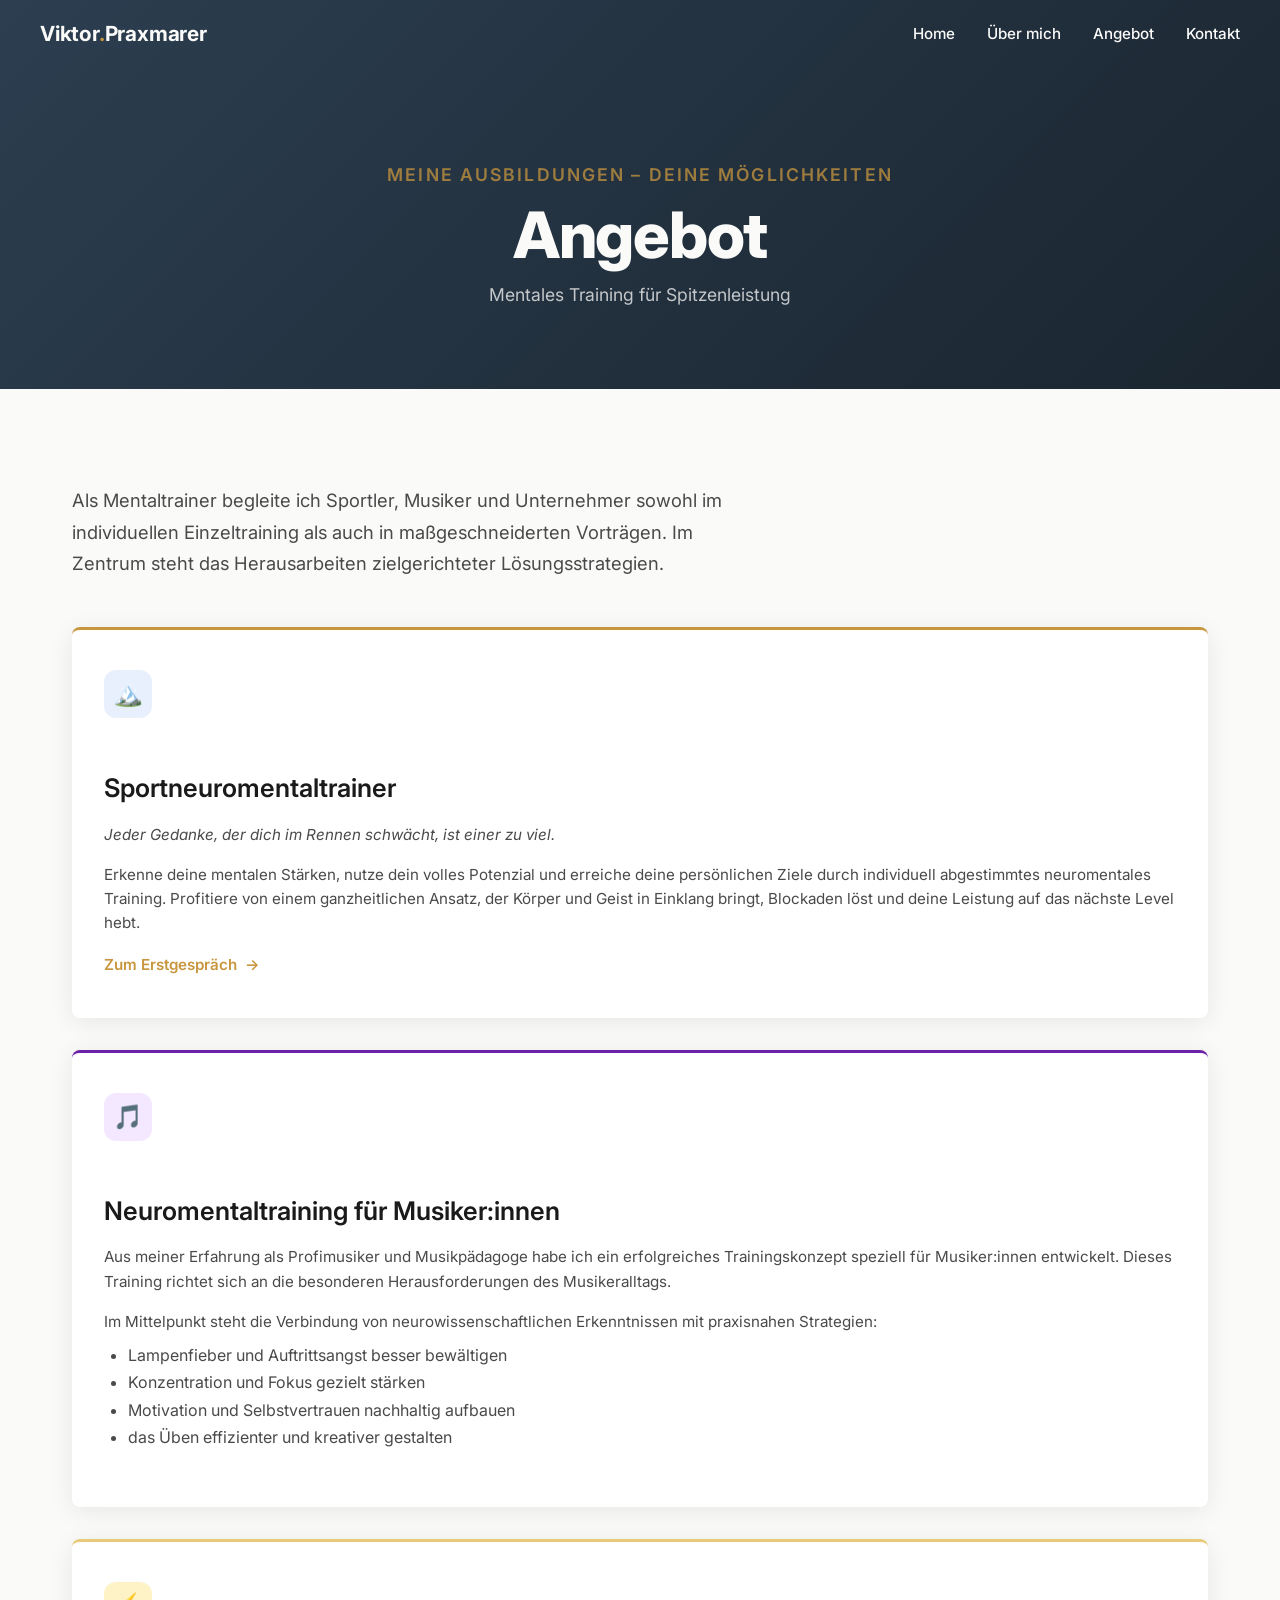
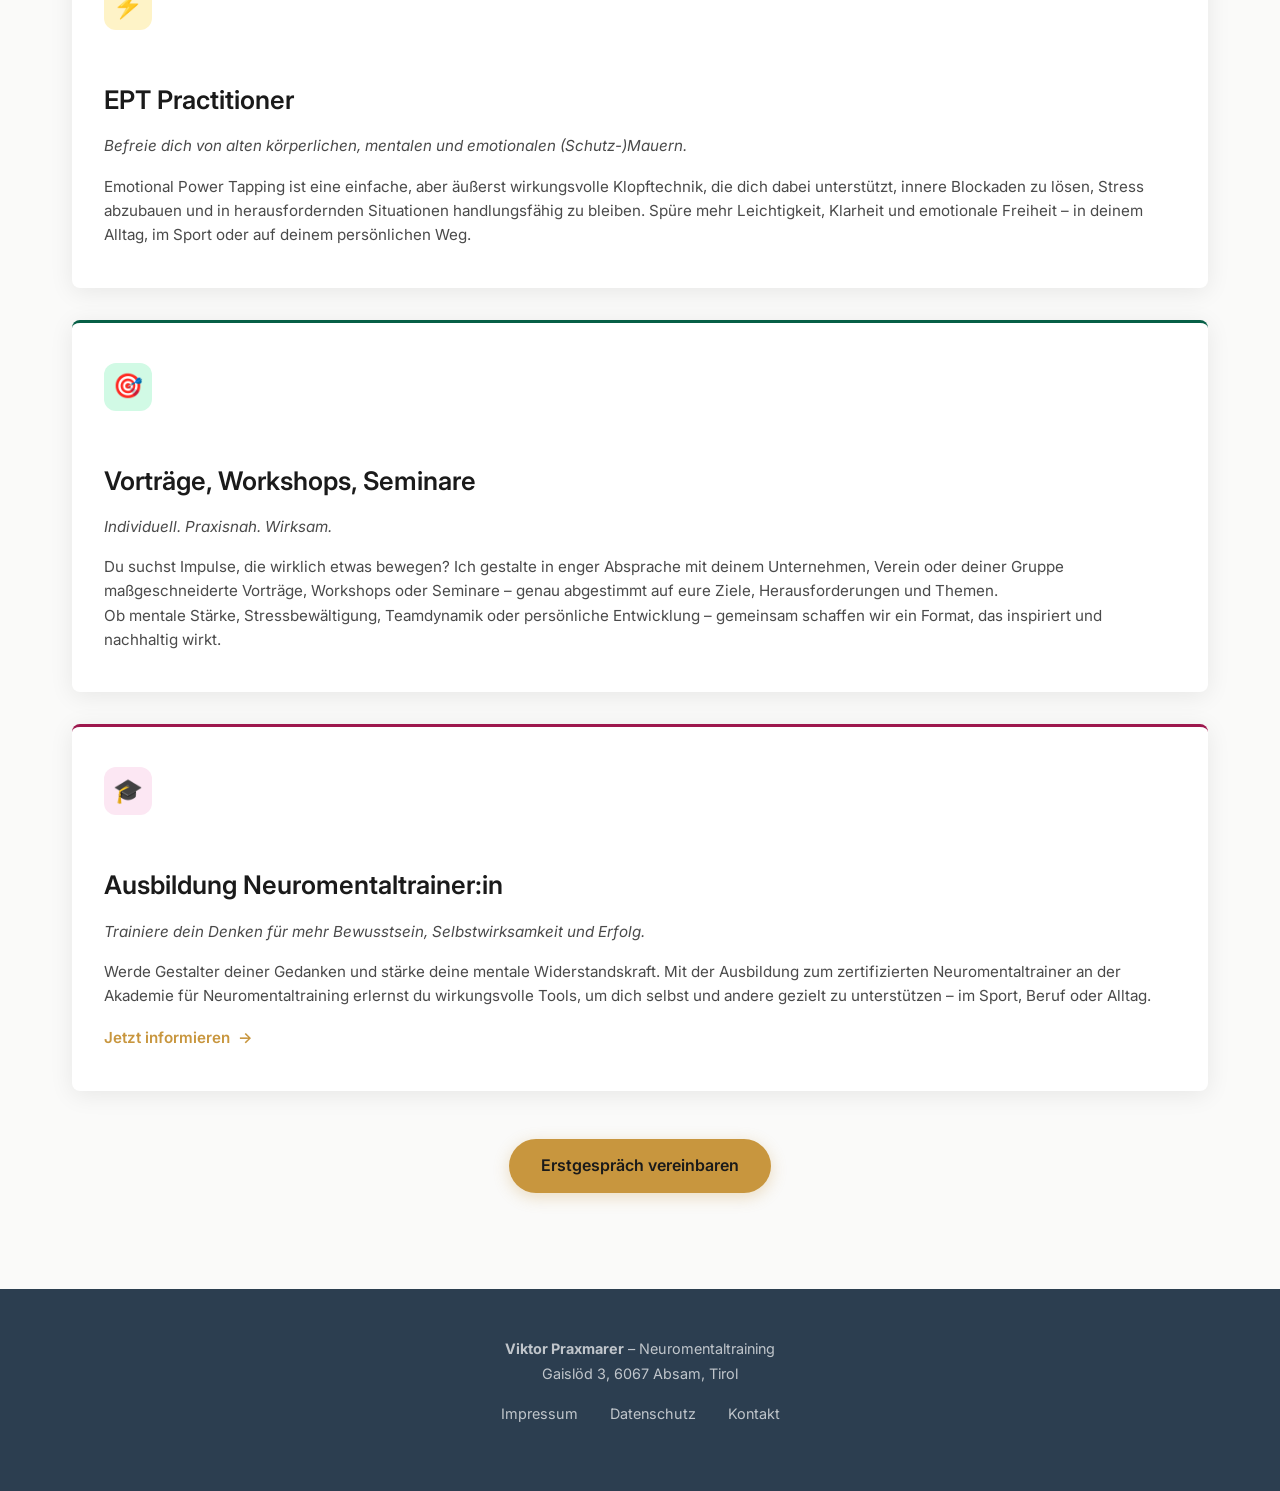
==== angebot.html @ 47786aa1 "Initial: Viktor Praxmarer Neuromentaltraining – Alpine Design" ====
<!DOCTYPE html>
<html lang="de">
<head>
  <meta charset="UTF-8">
  <meta name="viewport" content="width=device-width, initial-scale=1.0">
  <meta name="description" content="Angebote von Viktor Praxmarer: Sportneuromentaltraining, Musik, EPT, Workshops und Ausbildung.">
  <title>Angebot | Viktor Praxmarer</title>
  <link href="https://fonts.googleapis.com/css2?family=Inter:wght@400;500;600;700;800&display=swap" rel="stylesheet">
  <link rel="stylesheet" href="assets/css/style.css">
</head>
<body>

<nav class="nav scrolled">
  <div class="nav-inner">
    <a href="index.html" class="nav-logo">Viktor<span>.</span>Praxmarer</a>
    <ul class="nav-links">
      <li><a href="index.html">Home</a></li>
      <li><a href="ueber-mich.html">Über mich</a></li>
      <li><a href="angebot.html">Angebot</a></li>
      <li><a href="kontakt.html">Kontakt</a></li>
    </ul>
    <button class="mobile-toggle" aria-label="Menü">
      <span></span><span></span><span></span>
    </button>
  </div>
</nav>

<section class="sub-hero">
  <p class="section-label" style="color:var(--gipfel-gold);">meine Ausbildungen – deine Möglichkeiten</p>
  <h1>Angebot</h1>
  <p>Mentales Training für Spitzenleistung</p>
</section>

<main class="section">
  <p class="section-intro reveal">Als Mentaltrainer begleite ich Sportler, Musiker und Unternehmer sowohl im individuellen Einzeltraining als auch in maßgeschneiderten Vorträgen. Im Zentrum steht das Herausarbeiten zielgerichteter Lösungsstrategien.</p>

  <!-- Sportneuromentaltraining -->
  <div class="offer-card reveal" id="sport" style="margin-bottom:2rem;border-top:3px solid var(--gipfel-gold);">
    <div style="display:flex;align-items:flex-start;gap:1.5rem;flex-wrap:wrap;">
      <div class="offer-icon sport" style="flex-shrink:0;">🏔️</div>
      <div>
        <h3>Sportneuromentaltrainer</h3>
        <p style="font-style:italic;margin-bottom:1rem;">Jeder Gedanke, der dich im Rennen schwächt, ist einer zu viel.</p>
        <p>Erkenne deine mentalen Stärken, nutze dein volles Potenzial und erreiche deine persönlichen Ziele durch individuell abgestimmtes neuromentales Training. Profitiere von einem ganzheitlichen Ansatz, der Körper und Geist in Einklang bringt, Blockaden löst und deine Leistung auf das nächste Level hebt.</p>
        <a href="kontakt.html" class="offer-link" style="margin-top:1rem;">Zum Erstgespräch</a>
      </div>
    </div>
  </div>

  <!-- Musik -->
  <div class="offer-card reveal reveal-delay-1" id="musik" style="margin-bottom:2rem;border-top:3px solid #6b21a8;">
    <div style="display:flex;align-items:flex-start;gap:1.5rem;flex-wrap:wrap;">
      <div class="offer-icon music" style="flex-shrink:0;">🎵</div>
      <div>
        <h3>Neuromentaltraining für Musiker:innen</h3>
        <p>Aus meiner Erfahrung als Profimusiker und Musikpädagoge habe ich ein erfolgreiches Trainingskonzept speziell für Musiker:innen entwickelt. Dieses Training richtet sich an die besonderen Herausforderungen des Musikeralltags.</p>
        <p style="margin-top:1rem;">Im Mittelpunkt steht die Verbindung von neurowissenschaftlichen Erkenntnissen mit praxisnahen Strategien:</p>
        <ul style="margin:0.5rem 0 1rem 1.5rem;color:var(--text-mittel);">
          <li>Lampenfieber und Auftrittsangst besser bewältigen</li>
          <li>Konzentration und Fokus gezielt stärken</li>
          <li>Motivation und Selbstvertrauen nachhaltig aufbauen</li>
          <li>das Üben effizienter und kreativer gestalten</li>
        </ul>
      </div>
    </div>
  </div>

  <!-- EPT -->
  <div class="offer-card reveal reveal-delay-2" id="ept" style="margin-bottom:2rem;border-top:3px solid var(--gipfel-gold-hell);">
    <div style="display:flex;align-items:flex-start;gap:1.5rem;flex-wrap:wrap;">
      <div class="offer-icon ept" style="flex-shrink:0;">⚡</div>
      <div>
        <h3>EPT Practitioner</h3>
        <p style="font-style:italic;margin-bottom:1rem;">Befreie dich von alten körperlichen, mentalen und emotionalen (Schutz-)Mauern.</p>
        <p>Emotional Power Tapping ist eine einfache, aber äußerst wirkungsvolle Klopftechnik, die dich dabei unterstützt, innere Blockaden zu lösen, Stress abzubauen und in herausfordernden Situationen handlungsfähig zu bleiben. Spüre mehr Leichtigkeit, Klarheit und emotionale Freiheit – in deinem Alltag, im Sport oder auf deinem persönlichen Weg.</p>
      </div>
    </div>
  </div>

  <!-- Workshops -->
  <div class="offer-card reveal" id="workshops" style="margin-bottom:2rem;border-top:3px solid #065f46;">
    <div style="display:flex;align-items:flex-start;gap:1.5rem;flex-wrap:wrap;">
      <div class="offer-icon workshop" style="flex-shrink:0;">🎯</div>
      <div>
        <h3>Vorträge, Workshops, Seminare</h3>
        <p style="font-style:italic;margin-bottom:1rem;">Individuell. Praxisnah. Wirksam.</p>
        <p>Du suchst Impulse, die wirklich etwas bewegen? Ich gestalte in enger Absprache mit deinem Unternehmen, Verein oder deiner Gruppe maßgeschneiderte Vorträge, Workshops oder Seminare – genau abgestimmt auf eure Ziele, Herausforderungen und Themen.</p>
        <p>Ob mentale Stärke, Stressbewältigung, Teamdynamik oder persönliche Entwicklung – gemeinsam schaffen wir ein Format, das inspiriert und nachhaltig wirkt.</p>
      </div>
    </div>
  </div>

  <!-- Ausbildung -->
  <div class="offer-card reveal" id="ausbildung" style="margin-bottom:2rem;border-top:3px solid #9d174d;">
    <div style="display:flex;align-items:flex-start;gap:1.5rem;flex-wrap:wrap;">
      <div class="offer-icon academy" style="flex-shrink:0;">🎓</div>
      <div>
        <h3>Ausbildung Neuromentaltrainer:in</h3>
        <p style="font-style:italic;margin-bottom:1rem;">Trainiere dein Denken für mehr Bewusstsein, Selbstwirksamkeit und Erfolg.</p>
        <p>Werde Gestalter deiner Gedanken und stärke deine mentale Widerstandskraft. Mit der Ausbildung zum zertifizierten Neuromentaltrainer an der Akademie für Neuromentaltraining erlernst du wirkungsvolle Tools, um dich selbst und andere gezielt zu unterstützen – im Sport, Beruf oder Alltag.</p>
        <a href="kontakt.html" class="offer-link" style="margin-top:1rem;">Jetzt informieren</a>
      </div>
    </div>
  </div>

  <div style="text-align:center;margin-top:3rem;" class="reveal">
    <a href="kontakt.html" class="btn btn-primary">Erstgespräch vereinbaren</a>
  </div>
</main>

<footer class="footer">
  <div class="footer-inner">
    <p><strong>Viktor Praxmarer</strong> – Neuromentaltraining</p>
    <p>Gaislöd 3, 6067 Absam, Tirol</p>
    <div class="footer-links">
      <a href="impressum.html">Impressum</a>
      <a href="datenschutz.html">Datenschutz</a>
      <a href="kontakt.html">Kontakt</a>
    </div>
  </div>
</footer>

<script src="assets/js/main.js"></script>
</body>
</html>
---- assets/css/style.css ----
/* === Viktor Praxmarer - Neuromentaltraining === */
/* Alpine, kraftvoll, ruhig */

:root {
  --berg-blau: #2c3e50;
  --berg-blau-hell: #3d566e;
  --stein-grau: #6b7280;
  --stein-hell: #f5f3f0;
  --gipfel-gold: #c8963e;
  --gipfel-gold-hell: #e8c97a;
  --schnee-weiss: #fafaf9;
  --text-dunkel: #1a1a1a;
  --text-mittel: #4a4a4a;
  --akzent: #8b5e3c;
  --shadow: 0 4px 24px rgba(0,0,0,0.08);
  --shadow-strong: 0 8px 40px rgba(0,0,0,0.12);
  --radius: 8px;
  --transition: 0.3s cubic-bezier(0.4, 0, 0.2, 1);
}

* { margin: 0; padding: 0; box-sizing: border-box; }

html { scroll-behavior: smooth; font-size: 16px; }

body {
  font-family: 'Inter', -apple-system, BlinkMacSystemFont, 'Segoe UI', sans-serif;
  color: var(--text-dunkel);
  background: var(--schnee-weiss);
  line-height: 1.7;
  overflow-x: hidden;
}

/* === TYPOGRAPHY === */
h1 { font-size: clamp(2.5rem, 5vw, 4rem); font-weight: 800; line-height: 1.15; letter-spacing: -0.02em; }
h2 { font-size: clamp(2rem, 3.5vw, 2.8rem); font-weight: 700; line-height: 1.2; }
h3 { font-size: clamp(1.3rem, 2vw, 1.6rem); font-weight: 600; }
.accent { color: var(--gipfel-gold); }

/* === NAVIGATION === */
.nav {
  position: fixed; top: 0; left: 0; right: 0; z-index: 1000;
  padding: 1rem 2rem;
  transition: background 0.4s, padding 0.4s, box-shadow 0.4s;
}
.nav.scrolled {
  background: rgba(255,255,255,0.95);
  backdrop-filter: blur(12px);
  box-shadow: var(--shadow);
  padding: 0.6rem 2rem;
}
.nav-inner {
  max-width: 1200px; margin: 0 auto;
  display: flex; justify-content: space-between; align-items: center;
}
.nav-logo {
  font-size: 1.3rem; font-weight: 700; color: var(--schnee-weiss);
  text-decoration: none; letter-spacing: -0.01em;
  transition: color 0.4s;
}
.nav.scrolled .nav-logo { color: var(--berg-blau); }
.nav-logo span { color: var(--gipfel-gold); }
.nav-links { display: flex; gap: 2rem; list-style: none; }
.nav-links a {
  color: var(--schnee-weiss); text-decoration: none; font-weight: 500;
  font-size: 0.95rem; transition: color 0.3s; position: relative;
}
.nav.scrolled .nav-links a { color: var(--text-dunkel); }
.nav-links a::after {
  content: ''; position: absolute; bottom: -4px; left: 0; width: 0; height: 2px;
  background: var(--gipfel-gold); transition: width 0.3s;
}
.nav-links a:hover::after { width: 100%; }
.nav-links a:hover { color: var(--gipfel-gold); }

.mobile-toggle { display: none; background: none; border: none; cursor: pointer; padding: 4px; }
.mobile-toggle span {
  display: block; width: 24px; height: 2px; margin: 5px 0;
  background: var(--schnee-weiss); transition: 0.3s;
}
.nav.scrolled .mobile-toggle span { background: var(--berg-blau); }

/* === HERO === */
.hero {
  position: relative; height: 100vh; min-height: 600px;
  display: flex; align-items: center; justify-content: center;
  overflow: hidden;
}
.hero-bg {
  position: absolute; inset: 0;
  background: linear-gradient(135deg, var(--berg-blau) 0%, #1a252f 60%, var(--akzent) 100%);
  z-index: 0;
}
.hero-mountains {
  position: absolute; bottom: 0; left: 0; right: 0; height: 70%;
  z-index: 1; opacity: 0.15;
}
.hero-mountains svg { width: 100%; height: 100%; }

/* Parallax layers */
.parallax-layer {
  position: absolute; inset: 0; pointer-events: none;
  transition: transform 0.1s linear;
}
.parallax-bg { z-index: 0; opacity: 0.3; }
.parallax-mid { z-index: 2; opacity: 0.08; }
.parallax-front { z-index: 3; opacity: 0.05; }

.hero-content {
  position: relative; z-index: 10; text-align: center; max-width: 800px;
  padding: 2rem; color: var(--schnee-weiss);
}
.hero-pre { font-size: 1rem; text-transform: uppercase; letter-spacing: 0.15em; margin-bottom: 1rem; color: var(--gipfel-gold); font-weight: 600; }
.hero h1 { margin-bottom: 1.5rem; }
.hero h1 .line { display: block; }
.hero p { font-size: 1.2rem; color: rgba(255,255,255,0.8); max-width: 600px; margin: 0 auto 2.5rem; }
.hero-cta {
  display: inline-flex; gap: 1rem; flex-wrap: wrap; justify-content: center;
}
.btn {
  display: inline-block; padding: 0.85rem 2rem; border-radius: 50px;
  font-weight: 600; font-size: 1rem; text-decoration: none;
  transition: all var(--transition); cursor: pointer; border: none;
}
.btn-primary {
  background: var(--gipfel-gold); color: var(--text-dunkel);
  box-shadow: 0 4px 16px rgba(200,150,62,0.3);
}
.btn-primary:hover { background: var(--gipfel-gold-hell); transform: translateY(-2px); box-shadow: 0 8px 24px rgba(200,150,62,0.4); }
.btn-outline {
  border: 2px solid rgba(255,255,255,0.6); color: var(--schnee-weiss);
}
.btn-outline:hover { border-color: var(--schnee-weiss); background: rgba(255,255,255,0.1); transform: translateY(-2px); }

/* Scroll Indicator */
.scroll-indicator {
  position: absolute; bottom: 2rem; left: 50%; transform: translateX(-50%);
  z-index: 10; display: flex; flex-direction: column; align-items: center;
  color: rgba(255,255,255,0.6); font-size: 0.8rem; letter-spacing: 0.08em;
}
.scroll-line {
  width: 1px; height: 40px; background: rgba(255,255,255,0.4);
  margin-top: 0.5rem; animation: scrollPulse 2s infinite;
}
@keyframes scrollPulse {
  0%, 100% { opacity: 0.4; transform: scaleY(1); }
  50% { opacity: 1; transform: scaleY(1.3); }
}

/* === SECTIONS === */
.section {
  padding: 6rem 2rem;
  max-width: 1200px; margin: 0 auto;
}
.section-label {
  text-transform: uppercase; letter-spacing: 0.12em; font-size: 0.85rem;
  color: var(--gipfel-gold); font-weight: 600; margin-bottom: 0.5rem;
}
.section h2 { margin-bottom: 1rem; color: var(--berg-blau); }
.section-intro { font-size: 1.15rem; color: var(--text-mittel); max-width: 650px; margin-bottom: 3rem; }

/* === OFFER CARDS === */
.offer-grid {
  display: grid; grid-template-columns: repeat(auto-fit, minmax(320px, 1fr));
  gap: 2rem; margin-top: 3rem;
}
.offer-card {
  background: white; border-radius: var(--radius); padding: 2.5rem 2rem;
  box-shadow: var(--shadow); transition: all var(--transition);
  border-top: 3px solid transparent; position: relative; overflow: hidden;
  cursor: pointer;
}
.offer-card:hover {
  transform: translateY(-6px); box-shadow: var(--shadow-strong);
  border-top-color: var(--gipfel-gold);
}
.offer-icon {
  width: 48px; height: 48px; border-radius: 12px;
  display: flex; align-items: center; justify-content: center;
  margin-bottom: 1.5rem;
  font-size: 1.5rem;
}
.offer-icon.sport { background: #e8f0fe; color: var(--berg-blau); }
.offer-icon.music { background: #f3e8ff; color: #6b21a8; }
.offer-icon.ept { background: #fef3c7; color: var(--gipfel-gold); }
.offer-icon.workshop { background: #d1fae5; color: #065f46; }
.offer-icon.academy { background: #fce7f3; color: #9d174d; }

.offer-card h3 { margin-bottom: 0.8rem; }
.offer-card p { color: var(--text-mittel); font-size: 0.95rem; line-height: 1.6; }
.offer-link {
  display: inline-flex; align-items: center; gap: 0.5rem;
  margin-top: 1.5rem; font-weight: 600; color: var(--gipfel-gold);
  text-decoration: none; font-size: 0.95rem; transition: gap 0.3s;
}
.offer-link:hover { gap: 0.8rem; }
.offer-link::after { content: '→'; transition: transform 0.3s; }
.offer-link:hover::after { transform: translateX(4px); }

/* === ABOUT SECTION === */
.about-grid {
  display: grid; grid-template-columns: 1fr 1fr; gap: 4rem; align-items: center;
}
.about-image {
  position: relative; border-radius: var(--radius); overflow: hidden;
  aspect-ratio: 3/4; background: linear-gradient(135deg, var(--berg-blau), var(--akzent));
}
.about-image img { width: 100%; height: 100%; object-fit: cover; opacity: 0.85; }
.about-text h2 { margin-bottom: 1.5rem; }
.about-text p { color: var(--text-mittel); margin-bottom: 1rem; font-size: 1.05rem; }
.about-stats {
  display: flex; gap: 2rem; margin-top: 2rem;
  padding-top: 2rem; border-top: 1px solid #e5e7eb;
}
.about-stat h4 { font-size: 1.8rem; color: var(--gipfel-gold); font-weight: 700; }
.about-stat span { font-size: 0.85rem; color: var(--stein-grau); }

/* === TESTIMONIAL / QUOTE === */
.quote-section {
  background: linear-gradient(135deg, var(--berg-blau), #1a252f);
  padding: 5rem 2rem; text-align: center; color: var(--schnee-weiss);
}
.quote-section blockquote {
  max-width: 700px; margin: 0 auto;
  font-size: clamp(1.3rem, 2.5vw, 1.6rem); font-style: italic;
  line-height: 1.5; opacity: 0.9;
}
.quote-section cite {
  display: block; margin-top: 1.5rem; font-style: normal;
  font-size: 0.95rem; color: var(--gipfel-gold); font-weight: 600;
}

/* === CTA BANNER === */
.cta-banner {
  background: var(--stein-hell); padding: 5rem 2rem; text-align: center;
}
.cta-banner h2 { margin-bottom: 1rem; color: var(--berg-blau); }
.cta-banner p { color: var(--text-mittel); margin-bottom: 2rem; max-width: 500px; margin-left: auto; margin-right: auto; }

/* === PARALLAX AGENTUR WRAPPER === */
.parallax-wrapper {
  position: relative; overflow: hidden;
}

/* === PAGE SUB-HERO === */
.sub-hero {
  background: linear-gradient(135deg, var(--berg-blau), #1a252f);
  padding: 10rem 2rem 5rem; color: var(--schnee-weiss); text-align: center;
}
.sub-hero h1 { margin-bottom: 0.5rem; }
.sub-hero p { opacity: 0.75; font-size: 1.1rem; }

/* === CONTACT FORM === */
.contact-grid {
  display: grid; grid-template-columns: 1fr 1fr; gap: 3rem;
  max-width: 1000px; margin: 0 auto;
}
.contact-info h3 { margin-bottom: 1rem; color: var(--berg-blau); }
.contact-info p { color: var(--text-mittel); margin-bottom: 0.5rem; }
.contact-detail { display: flex; align-items: center; gap: 0.8rem; margin: 1rem 0; }
.contact-detail .icon { font-size: 1.2rem; }
.form-group { margin-bottom: 1.5rem; }
.form-group label { display: block; margin-bottom: 0.4rem; font-weight: 600; font-size: 0.9rem; color: var(--text-dunkel); }
.form-group input, .form-group textarea {
  width: 100%; padding: 0.85rem 1rem; border: 1px solid #d1d5db;
  border-radius: var(--radius); font-family: inherit; font-size: 1rem;
  transition: border-color 0.3s; background: white;
}
.form-group input:focus, .form-group textarea:focus {
  outline: none; border-color: var(--gipfel-gold); box-shadow: 0 0 0 3px rgba(200,150,62,0.15);
}
.form-group textarea { min-height: 140px; resize: vertical; }

/* === LEGAL PAGES === */
.legal-content { max-width: 800px; margin: 0 auto; }
.legal-content h2 { color: var(--berg-blau); margin: 2rem 0 1rem; }
.legal-content h3 { margin: 1.5rem 0 0.5rem; color: var(--text-dunkel); }
.legal-content p, .legal-content li { color: var(--text-mittel); margin-bottom: 0.5rem; }
.legal-content ul { padding-left: 1.5rem; margin-bottom: 1rem; }

/* === FOOTER === */
.footer {
  background: var(--berg-blau); color: rgba(255,255,255,0.7);
  padding: 3rem 2rem; text-align: center; font-size: 0.9rem;
}
.footer-inner { max-width: 1200px; margin: 0 auto; }
.footer-links { display: flex; gap: 2rem; justify-content: center; margin: 1rem 0; flex-wrap: wrap; }
.footer-links a { color: rgba(255,255,255,0.7); text-decoration: none; transition: color 0.3s; }
.footer-links a:hover { color: var(--gipfel-gold); }

/* === ANIMATIONS === */
.reveal {
  opacity: 0; transform: translateY(30px);
  transition: opacity 0.8s cubic-bezier(0.4, 0, 0.2, 1),
              transform 0.8s cubic-bezier(0.4, 0, 0.2, 1);
}
.reveal.visible { opacity: 1; transform: translateY(0); }
.reveal-delay-1 { transition-delay: 0.1s; }
.reveal-delay-2 { transition-delay: 0.2s; }
.reveal-delay-3 { transition-delay: 0.3s; }

/* Parallax-in-card */
.parallax-card { transition: transform 0.1s linear; }

/* === RESPONSIVE === */
@media (max-width: 768px) {
  .nav-links { display: none; }
  .nav-links.active {
    display: flex; flex-direction: column; position: absolute;
    top: 100%; left: 0; right: 0; background: rgba(255,255,255,0.98);
    backdrop-filter: blur(12px); padding: 1.5rem 2rem; gap: 1rem;
    box-shadow: var(--shadow);
  }
  .nav.scrolled .nav-links a, .nav-links a { color: var(--text-dunkel); }
  .mobile-toggle { display: block; }
  .about-grid { grid-template-columns: 1fr; gap: 2rem; }
  .contact-grid { grid-template-columns: 1fr; }
  .offer-grid { grid-template-columns: 1fr; }
  .hero h1 { font-size: 2.2rem; }
  .section { padding: 4rem 1.5rem; }
}

@media (max-width: 480px) {
  .hero-cta { flex-direction: column; align-items: center; }
  .btn { width: 100%; text-align: center; }
  .hero-content { padding: 1rem; }
}
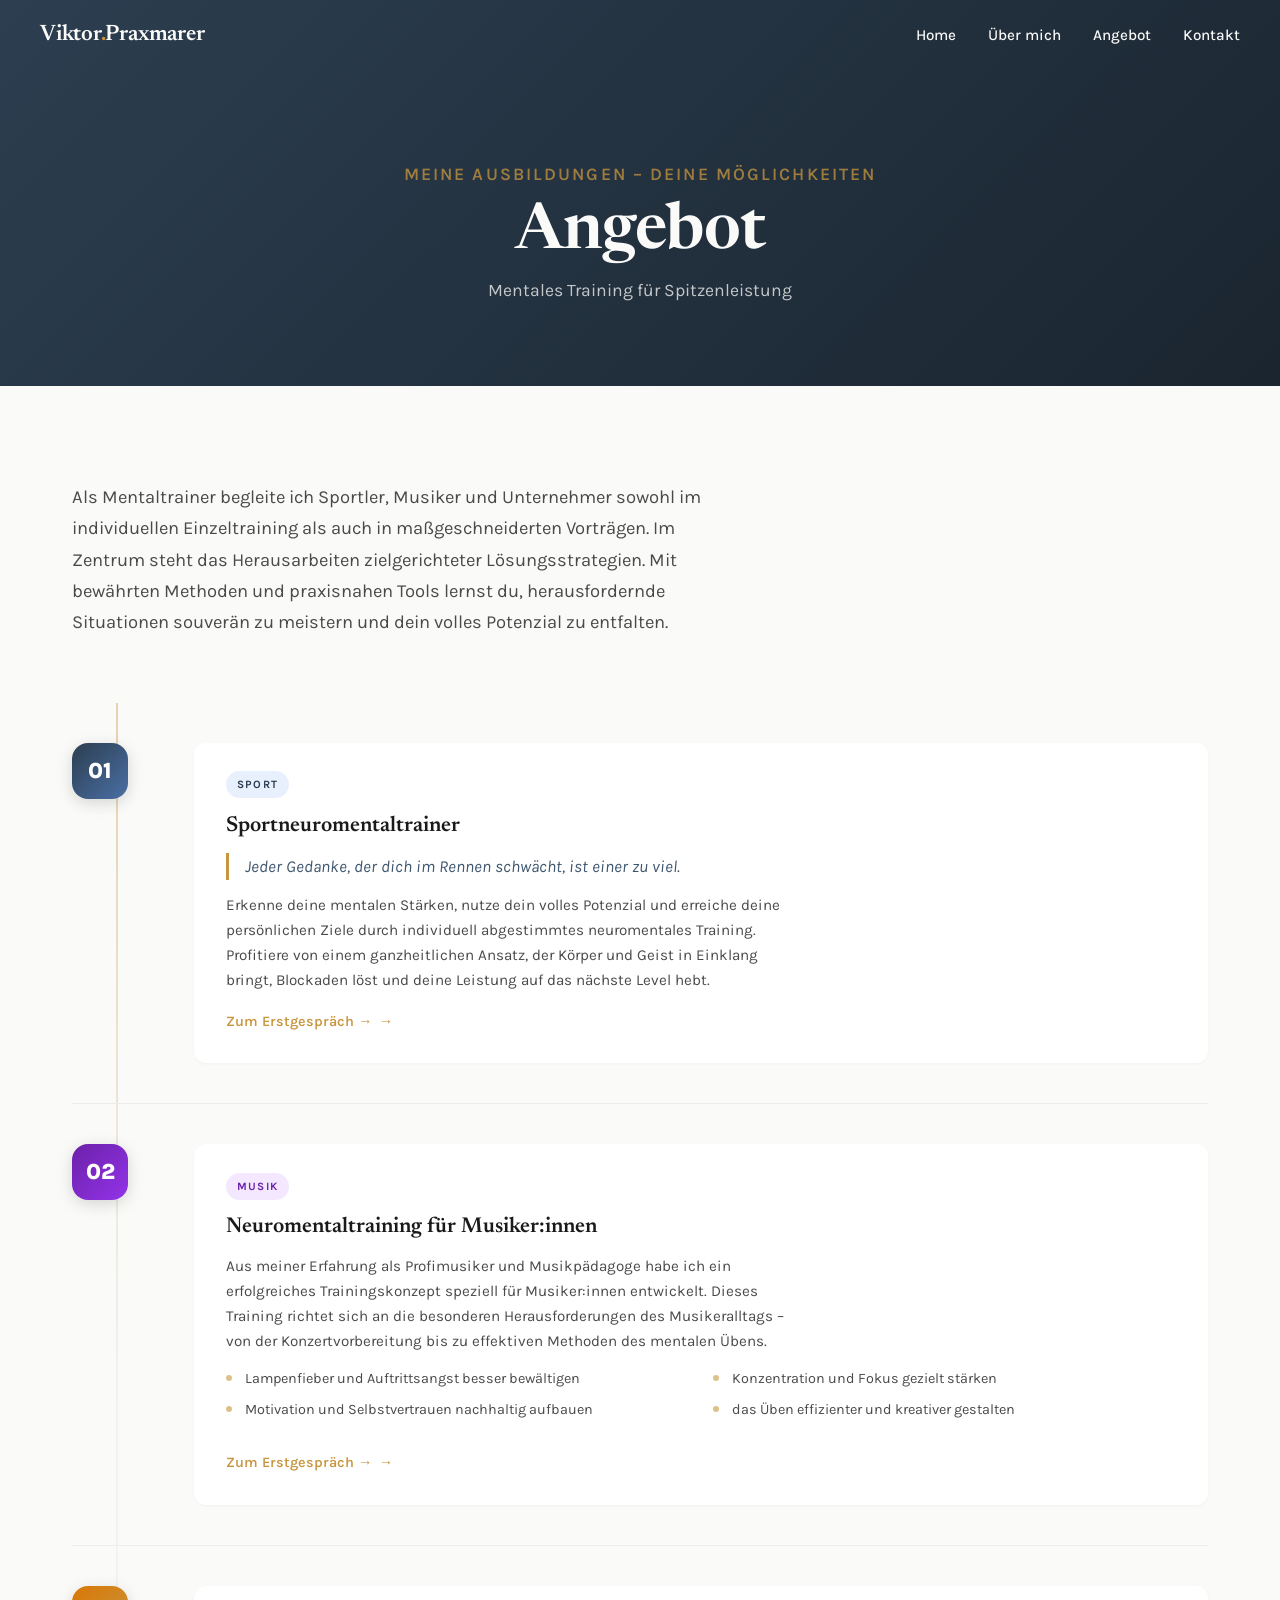
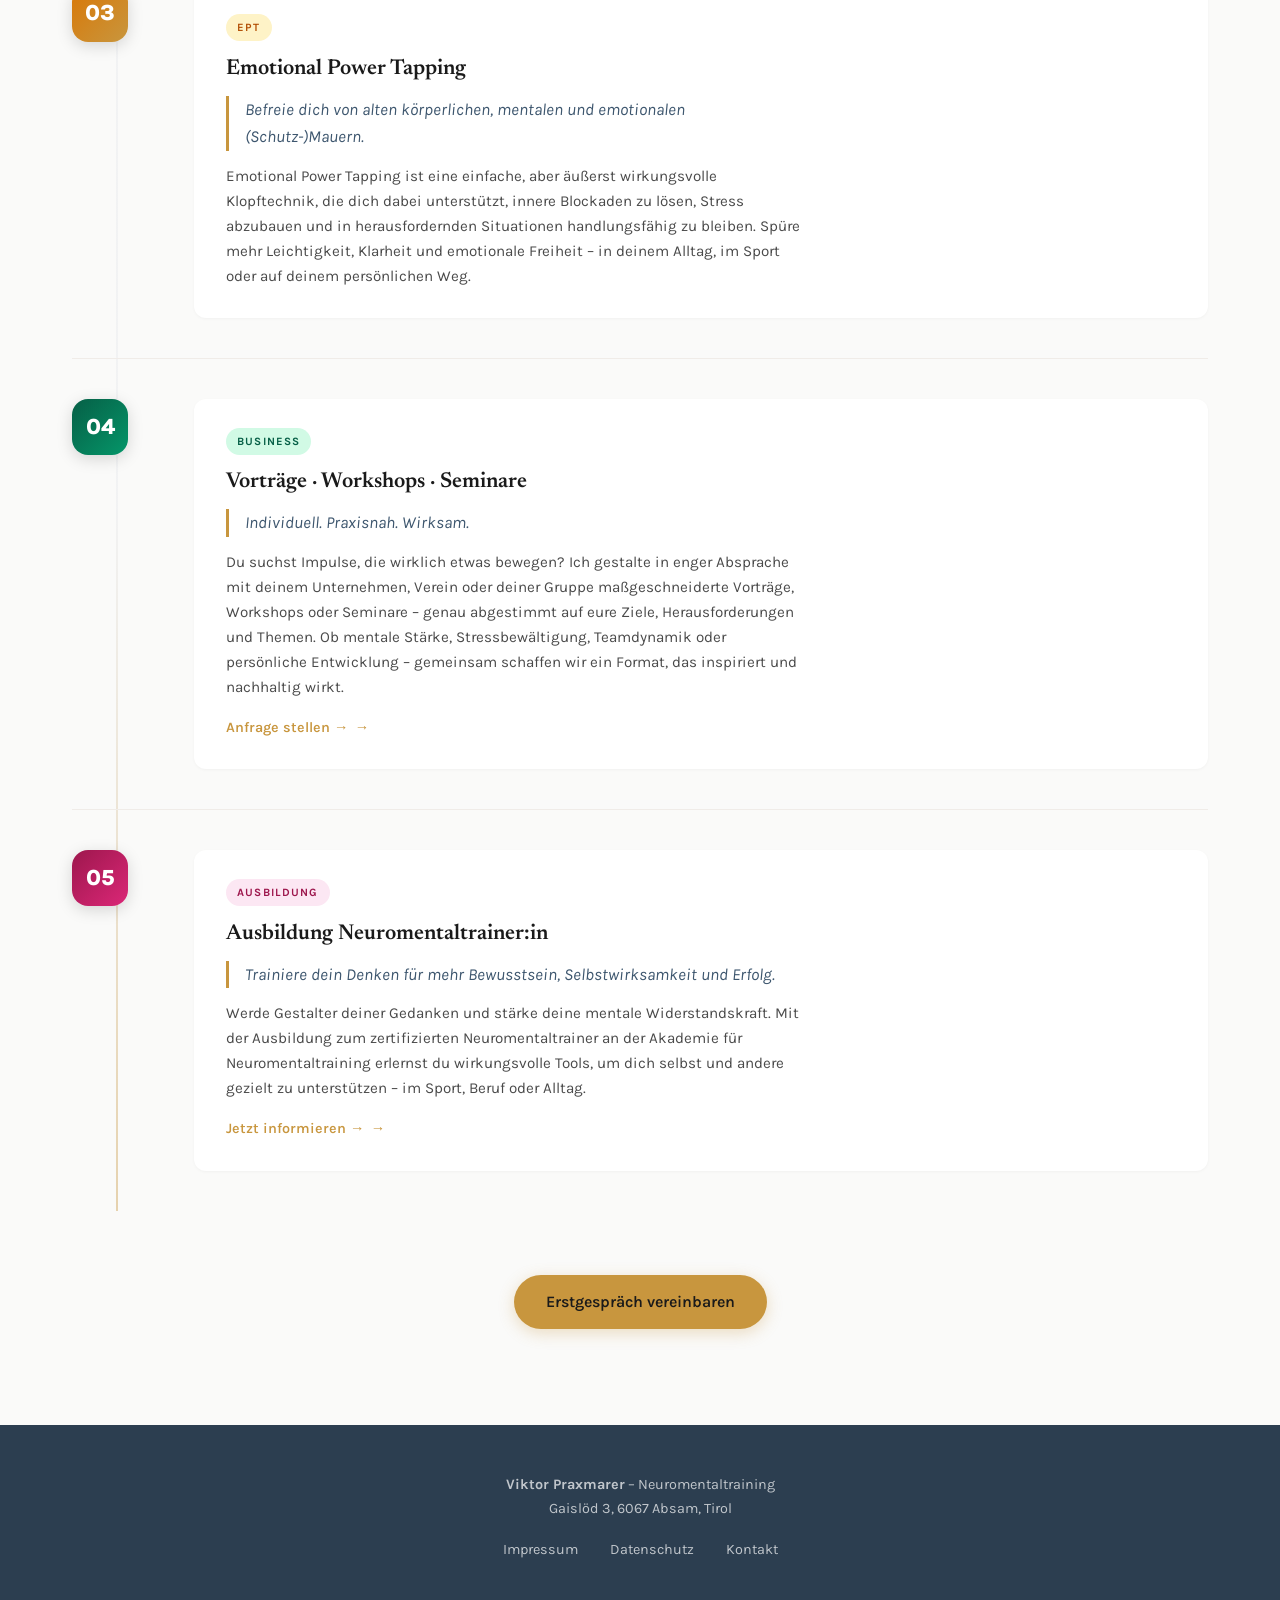
==== commit 8f68d577: "Impeccable: Typeset (Newsreader+Karla), Angebot fix, Philosophie-Karten Hover, AI-Slop entfernt" ====
--- a/angebot.html
+++ b/angebot.html
@@ -5,7 +5,7 @@
   <meta name="viewport" content="width=device-width, initial-scale=1.0">
   <meta name="description" content="Angebote von Viktor Praxmarer: Sportneuromentaltraining, Musik, EPT, Workshops und Ausbildung.">
   <title>Angebot | Viktor Praxmarer</title>
-  <link href="https://fonts.googleapis.com/css2?family=Inter:wght@400;500;600;700;800&display=swap" rel="stylesheet">
+  <link href="https://fonts.googleapis.com/css2?family=Newsreader:opsz,wght@6..72,400;6..72,500;6..72,600;6..72,700;6..72,800&family=Karla:wght@400;500;600;700&display=swap" rel="stylesheet">
   <link rel="stylesheet" href="assets/css/style.css">
 </head>
 <body>
@@ -32,78 +32,86 @@
 </section>
 
 <main class="section">
-  <p class="section-intro reveal">Als Mentaltrainer begleite ich Sportler, Musiker und Unternehmer sowohl im individuellen Einzeltraining als auch in maßgeschneiderten Vorträgen. Im Zentrum steht das Herausarbeiten zielgerichteter Lösungsstrategien.</p>
+  <p class="section-intro reveal">Als Mentaltrainer begleite ich Sportler, Musiker und Unternehmer sowohl im individuellen Einzeltraining als auch in maßgeschneiderten Vorträgen. Im Zentrum steht das Herausarbeiten zielgerichteter Lösungsstrategien. Mit bewährten Methoden und praxisnahen Tools lernst du, herausfordernde Situationen souverän zu meistern und dein volles Potenzial zu entfalten.</p>
 
-  <!-- Sportneuromentaltraining -->
-  <div class="offer-card reveal" id="sport" style="margin-bottom:2rem;border-top:3px solid var(--gipfel-gold);">
-    <div style="display:flex;align-items:flex-start;gap:1.5rem;flex-wrap:wrap;">
-      <div class="offer-icon sport" style="flex-shrink:0;">🏔️</div>
-      <div>
+  <div class="offer-grid">
+
+    <!-- 01 Sport -->
+    <div class="offer-card reveal" id="sport">
+      <div class="offer-num n1">01</div>
+      <div class="offer-body n1">
+        <div class="offer-header">
+          <span class="offer-tag sport">Sport</span>
+        </div>
         <h3>Sportneuromentaltrainer</h3>
-        <p style="font-style:italic;margin-bottom:1rem;">Jeder Gedanke, der dich im Rennen schwächt, ist einer zu viel.</p>
+        <p class="offer-quote">Jeder Gedanke, der dich im Rennen schwächt, ist einer zu viel.</p>
         <p>Erkenne deine mentalen Stärken, nutze dein volles Potenzial und erreiche deine persönlichen Ziele durch individuell abgestimmtes neuromentales Training. Profitiere von einem ganzheitlichen Ansatz, der Körper und Geist in Einklang bringt, Blockaden löst und deine Leistung auf das nächste Level hebt.</p>
-        <a href="kontakt.html" class="offer-link" style="margin-top:1rem;">Zum Erstgespräch</a>
+        <a href="kontakt.html" class="offer-link">Zum Erstgespräch →</a>
       </div>
     </div>
-  </div>
 
-  <!-- Musik -->
-  <div class="offer-card reveal reveal-delay-1" id="musik" style="margin-bottom:2rem;border-top:3px solid #6b21a8;">
-    <div style="display:flex;align-items:flex-start;gap:1.5rem;flex-wrap:wrap;">
-      <div class="offer-icon music" style="flex-shrink:0;">🎵</div>
-      <div>
+    <!-- 02 Musik -->
+    <div class="offer-card reveal reveal-delay-1" id="musik">
+      <div class="offer-num n2">02</div>
+      <div class="offer-body n2">
+        <div class="offer-header">
+          <span class="offer-tag music">Musik</span>
+        </div>
         <h3>Neuromentaltraining für Musiker:innen</h3>
-        <p>Aus meiner Erfahrung als Profimusiker und Musikpädagoge habe ich ein erfolgreiches Trainingskonzept speziell für Musiker:innen entwickelt. Dieses Training richtet sich an die besonderen Herausforderungen des Musikeralltags.</p>
-        <p style="margin-top:1rem;">Im Mittelpunkt steht die Verbindung von neurowissenschaftlichen Erkenntnissen mit praxisnahen Strategien:</p>
-        <ul style="margin:0.5rem 0 1rem 1.5rem;color:var(--text-mittel);">
+        <p>Aus meiner Erfahrung als Profimusiker und Musikpädagoge habe ich ein erfolgreiches Trainingskonzept speziell für Musiker:innen entwickelt. Dieses Training richtet sich an die besonderen Herausforderungen des Musikeralltags – von der Konzertvorbereitung bis zu effektiven Methoden des mentalen Übens.</p>
+        <ul class="offer-features">
           <li>Lampenfieber und Auftrittsangst besser bewältigen</li>
           <li>Konzentration und Fokus gezielt stärken</li>
           <li>Motivation und Selbstvertrauen nachhaltig aufbauen</li>
           <li>das Üben effizienter und kreativer gestalten</li>
         </ul>
+        <a href="kontakt.html" class="offer-link">Zum Erstgespräch →</a>
+      </div>
+    </div>
+
+    <!-- 03 EPT -->
+    <div class="offer-card reveal reveal-delay-2" id="ept">
+      <div class="offer-num n3">03</div>
+      <div class="offer-body n3">
+        <div class="offer-header">
+          <span class="offer-tag ept">EPT</span>
+        </div>
+        <h3>Emotional Power Tapping</h3>
+        <p class="offer-quote">Befreie dich von alten körperlichen, mentalen und emotionalen (Schutz-)Mauern.</p>
+        <p>Emotional Power Tapping ist eine einfache, aber äußerst wirkungsvolle Klopftechnik, die dich dabei unterstützt, innere Blockaden zu lösen, Stress abzubauen und in herausfordernden Situationen handlungsfähig zu bleiben. Spüre mehr Leichtigkeit, Klarheit und emotionale Freiheit – in deinem Alltag, im Sport oder auf deinem persönlichen Weg.</p>
+      </div>
+    </div>
+
+    <!-- 04 Workshops -->
+    <div class="offer-card reveal" id="workshops">
+      <div class="offer-num n4">04</div>
+      <div class="offer-body n4">
+        <div class="offer-header">
+          <span class="offer-tag workshop">Business</span>
+        </div>
+        <h3>Vorträge · Workshops · Seminare</h3>
+        <p class="offer-quote">Individuell. Praxisnah. Wirksam.</p>
+        <p>Du suchst Impulse, die wirklich etwas bewegen? Ich gestalte in enger Absprache mit deinem Unternehmen, Verein oder deiner Gruppe maßgeschneiderte Vorträge, Workshops oder Seminare – genau abgestimmt auf eure Ziele, Herausforderungen und Themen. Ob mentale Stärke, Stressbewältigung, Teamdynamik oder persönliche Entwicklung – gemeinsam schaffen wir ein Format, das inspiriert und nachhaltig wirkt.</p>
+        <a href="kontakt.html" class="offer-link">Anfrage stellen →</a>
+      </div>
+    </div>
+
+    <!-- 05 Ausbildung -->
+    <div class="offer-card reveal" id="ausbildung">
+      <div class="offer-num n5">05</div>
+      <div class="offer-body n5">
+        <div class="offer-header">
+          <span class="offer-tag academy">Ausbildung</span>
+        </div>
+        <h3>Ausbildung Neuromentaltrainer:in</h3>
+        <p class="offer-quote">Trainiere dein Denken für mehr Bewusstsein, Selbstwirksamkeit und Erfolg.</p>
+        <p>Werde Gestalter deiner Gedanken und stärke deine mentale Widerstandskraft. Mit der Ausbildung zum zertifizierten Neuromentaltrainer an der Akademie für Neuromentaltraining erlernst du wirkungsvolle Tools, um dich selbst und andere gezielt zu unterstützen – im Sport, Beruf oder Alltag.</p>
+        <a href="kontakt.html" class="offer-link">Jetzt informieren →</a>
       </div>
     </div>
   </div>
 
-  <!-- EPT -->
-  <div class="offer-card reveal reveal-delay-2" id="ept" style="margin-bottom:2rem;border-top:3px solid var(--gipfel-gold-hell);">
-    <div style="display:flex;align-items:flex-start;gap:1.5rem;flex-wrap:wrap;">
-      <div class="offer-icon ept" style="flex-shrink:0;">⚡</div>
-      <div>
-        <h3>EPT Practitioner</h3>
-        <p style="font-style:italic;margin-bottom:1rem;">Befreie dich von alten körperlichen, mentalen und emotionalen (Schutz-)Mauern.</p>
-        <p>Emotional Power Tapping ist eine einfache, aber äußerst wirkungsvolle Klopftechnik, die dich dabei unterstützt, innere Blockaden zu lösen, Stress abzubauen und in herausfordernden Situationen handlungsfähig zu bleiben. Spüre mehr Leichtigkeit, Klarheit und emotionale Freiheit – in deinem Alltag, im Sport oder auf deinem persönlichen Weg.</p>
-      </div>
-    </div>
-  </div>
-
-  <!-- Workshops -->
-  <div class="offer-card reveal" id="workshops" style="margin-bottom:2rem;border-top:3px solid #065f46;">
-    <div style="display:flex;align-items:flex-start;gap:1.5rem;flex-wrap:wrap;">
-      <div class="offer-icon workshop" style="flex-shrink:0;">🎯</div>
-      <div>
-        <h3>Vorträge, Workshops, Seminare</h3>
-        <p style="font-style:italic;margin-bottom:1rem;">Individuell. Praxisnah. Wirksam.</p>
-        <p>Du suchst Impulse, die wirklich etwas bewegen? Ich gestalte in enger Absprache mit deinem Unternehmen, Verein oder deiner Gruppe maßgeschneiderte Vorträge, Workshops oder Seminare – genau abgestimmt auf eure Ziele, Herausforderungen und Themen.</p>
-        <p>Ob mentale Stärke, Stressbewältigung, Teamdynamik oder persönliche Entwicklung – gemeinsam schaffen wir ein Format, das inspiriert und nachhaltig wirkt.</p>
-      </div>
-    </div>
-  </div>
-
-  <!-- Ausbildung -->
-  <div class="offer-card reveal" id="ausbildung" style="margin-bottom:2rem;border-top:3px solid #9d174d;">
-    <div style="display:flex;align-items:flex-start;gap:1.5rem;flex-wrap:wrap;">
-      <div class="offer-icon academy" style="flex-shrink:0;">🎓</div>
-      <div>
-        <h3>Ausbildung Neuromentaltrainer:in</h3>
-        <p style="font-style:italic;margin-bottom:1rem;">Trainiere dein Denken für mehr Bewusstsein, Selbstwirksamkeit und Erfolg.</p>
-        <p>Werde Gestalter deiner Gedanken und stärke deine mentale Widerstandskraft. Mit der Ausbildung zum zertifizierten Neuromentaltrainer an der Akademie für Neuromentaltraining erlernst du wirkungsvolle Tools, um dich selbst und andere gezielt zu unterstützen – im Sport, Beruf oder Alltag.</p>
-        <a href="kontakt.html" class="offer-link" style="margin-top:1rem;">Jetzt informieren</a>
-      </div>
-    </div>
-  </div>
-
-  <div style="text-align:center;margin-top:3rem;" class="reveal">
+  <div style="text-align:center;margin-top:4rem;" class="reveal">
     <a href="kontakt.html" class="btn btn-primary">Erstgespräch vereinbaren</a>
   </div>
 </main>
--- a/assets/css/style.css
+++ b/assets/css/style.css
@@ -23,7 +23,7 @@
 html { scroll-behavior: smooth; font-size: 16px; }
 
 body {
-  font-family: 'Inter', -apple-system, BlinkMacSystemFont, 'Segoe UI', sans-serif;
+  font-family: 'Karla', -apple-system, BlinkMacSystemFont, 'Segoe UI', sans-serif;
   color: var(--text-dunkel);
   background: var(--schnee-weiss);
   line-height: 1.7;
@@ -31,9 +31,10 @@
 }
 
 /* === TYPOGRAPHY === */
-h1 { font-size: clamp(2.5rem, 5vw, 4rem); font-weight: 800; line-height: 1.15; letter-spacing: -0.02em; }
-h2 { font-size: clamp(2rem, 3.5vw, 2.8rem); font-weight: 700; line-height: 1.2; }
-h3 { font-size: clamp(1.3rem, 2vw, 1.6rem); font-weight: 600; }
+h1, h2, h3, h4, .nav-logo { font-family: 'Newsreader', Georgia, 'Times New Roman', serif; }
+h1 { font-size: clamp(2.8rem, 5vw, 4.5rem); font-weight: 600; line-height: 1.1; letter-spacing: -0.01em; }
+h2 { font-size: clamp(2rem, 3.5vw, 2.8rem); font-weight: 600; line-height: 1.15; }
+h3 { font-size: clamp(1.2rem, 2vw, 1.5rem); font-weight: 600; }
 .accent { color: var(--gipfel-gold); }
 
 /* === NAVIGATION === */
@@ -53,7 +54,7 @@
   display: flex; justify-content: space-between; align-items: center;
 }
 .nav-logo {
-  font-size: 1.3rem; font-weight: 700; color: var(--schnee-weiss);
+  font-size: 1.4rem; font-weight: 600; color: var(--schnee-weiss);
   text-decoration: none; letter-spacing: -0.01em;
   transition: color 0.4s;
 }
@@ -158,43 +159,179 @@
 .section h2 { margin-bottom: 1rem; color: var(--berg-blau); }
 .section-intro { font-size: 1.15rem; color: var(--text-mittel); max-width: 650px; margin-bottom: 3rem; }
 
-/* === OFFER CARDS === */
+/* === OFFER CARDS V2 === */
 .offer-grid {
-  display: grid; grid-template-columns: repeat(auto-fit, minmax(320px, 1fr));
-  gap: 2rem; margin-top: 3rem;
+  display: flex; flex-direction: column; gap: 0;
+  margin-top: 4rem; position: relative; padding-left: 0;
+}
+/* Vertical timeline line */
+.offer-grid::before {
+  content: ''; position: absolute; left: 44px; top: 0; bottom: 0;
+  width: 2px; background: linear-gradient(to bottom, var(--gipfel-gold), #e5e7eb, #e5e7eb, var(--gipfel-gold));
+  opacity: 0.4;
 }
 .offer-card {
-  background: white; border-radius: var(--radius); padding: 2.5rem 2rem;
-  box-shadow: var(--shadow); transition: all var(--transition);
-  border-top: 3px solid transparent; position: relative; overflow: hidden;
+  display: grid; grid-template-columns: 90px 1fr; gap: 2rem;
+  padding: 2.5rem 0; position: relative; text-decoration: none; color: inherit;
+  border-bottom: 1px solid #f0ece8; transition: all 0.4s cubic-bezier(0.4, 0, 0.2, 1);
   cursor: pointer;
 }
-.offer-card:hover {
-  transform: translateY(-6px); box-shadow: var(--shadow-strong);
-  border-top-color: var(--gipfel-gold);
-}
-.offer-icon {
-  width: 48px; height: 48px; border-radius: 12px;
+.offer-card:last-child { border-bottom: none; }
+.offer-card:hover { padding-left: 0.5rem; }
+
+/* Number badge */
+.offer-num {
+  width: 56px; height: 56px; border-radius: 16px;
   display: flex; align-items: center; justify-content: center;
-  margin-bottom: 1.5rem;
-  font-size: 1.5rem;
-}
-.offer-icon.sport { background: #e8f0fe; color: var(--berg-blau); }
-.offer-icon.music { background: #f3e8ff; color: #6b21a8; }
-.offer-icon.ept { background: #fef3c7; color: var(--gipfel-gold); }
-.offer-icon.workshop { background: #d1fae5; color: #065f46; }
-.offer-icon.academy { background: #fce7f3; color: #9d174d; }
-
-.offer-card h3 { margin-bottom: 0.8rem; }
-.offer-card p { color: var(--text-mittel); font-size: 0.95rem; line-height: 1.6; }
-.offer-link {
-  display: inline-flex; align-items: center; gap: 0.5rem;
-  margin-top: 1.5rem; font-weight: 600; color: var(--gipfel-gold);
-  text-decoration: none; font-size: 0.95rem; transition: gap 0.3s;
-}
-.offer-link:hover { gap: 0.8rem; }
-.offer-link::after { content: '→'; transition: transform 0.3s; }
-.offer-link:hover::after { transform: translateX(4px); }
+  font-size: 1.4rem; font-weight: 800; color: white;
+  position: relative; z-index: 2; flex-shrink: 0;
+  box-shadow: 0 4px 16px rgba(0,0,0,0.15);
+  transition: transform 0.4s cubic-bezier(0.4, 0, 0.2, 1), box-shadow 0.4s, border-radius 0.4s;
+}
+.offer-card:hover .offer-num {
+  transform: scale(1.1); border-radius: 20px;
+  box-shadow: 0 8px 24px rgba(0,0,0,0.2);
+}
+.offer-num.n1 { background: linear-gradient(135deg, var(--berg-blau), #4a6fa5); }
+.offer-num.n2 { background: linear-gradient(135deg, #6b21a8, #9333ea); }
+.offer-num.n3 { background: linear-gradient(135deg, #d97706, var(--gipfel-gold)); }
+.offer-num.n4 { background: linear-gradient(135deg, #065f46, #059669); }
+.offer-num.n5 { background: linear-gradient(135deg, #9d174d, #db2777); }
+
+/* Card body */
+.offer-body {
+  background: white; border-radius: 12px; padding: 1.8rem 2rem;
+  box-shadow: 0 1px 3px rgba(0,0,0,0.04);
+  transition: box-shadow 0.4s, transform 0.4s;
+  position: relative; overflow: hidden;
+}
+.offer-body::before {
+  content: ''; position: absolute; top: 0; left: 0; width: 4px; height: 100%;
+  border-radius: 4px 0 0 4px; opacity: 0;
+  transition: opacity 0.4s;
+}
+.offer-card:hover .offer-body {
+  box-shadow: 0 8px 32px rgba(0,0,0,0.08);
+  transform: translateX(4px);
+}
+.offer-card:hover .offer-body::before { opacity: 1; }
+
+.offer-body.n1::before { background: linear-gradient(to bottom, var(--berg-blau), #4a6fa5); }
+.offer-body.n2::before { background: linear-gradient(to bottom, #6b21a8, #9333ea); }
+.offer-body.n3::before { background: linear-gradient(to bottom, #d97706, var(--gipfel-gold)); }
+.offer-body.n4::before { background: linear-gradient(to bottom, #065f46, #059669); }
+.offer-body.n5::before { background: linear-gradient(to bottom, #9d174d, #db2777); }
+
+/* Card header row */
+.offer-header {
+  display: flex; align-items: center; gap: 0.8rem; margin-bottom: 0.6rem;
+}
+.offer-tag {
+  font-size: 0.7rem; text-transform: uppercase; letter-spacing: 0.1em;
+  font-weight: 700; padding: 0.25rem 0.7rem; border-radius: 50px;
+}
+.offer-tag.sport { background: #e8f0fe; color: var(--berg-blau); }
+.offer-tag.music { background: #f3e8ff; color: #6b21a8; }
+.offer-tag.ept { background: #fef3c7; color: #b45309; }
+.offer-tag.workshop { background: #d1fae5; color: #065f46; }
+.offer-tag.academy { background: #fce7f3; color: #9d174d; }
+
+.offer-body h3 {
+  font-size: 1.35rem; margin-bottom: 0.5rem; color: var(--text-dunkel);
+  transition: color 0.3s;
+}
+.offer-card:hover .offer-body h3 { color: var(--berg-blau); }
+
+.offer-body p {
+  color: var(--text-mittel); font-size: 0.95rem; line-height: 1.65;
+  max-width: 580px;
+}
+
+.offer-body .offer-link {
+  display: inline-flex; align-items: center; gap: 0.4rem;
+  margin-top: 1rem; font-weight: 600; color: var(--gipfel-gold);
+  text-decoration: none; font-size: 0.9rem; transition: gap 0.3s;
+}
+.offer-body .offer-link::after { content: '→'; transition: transform 0.3s; }
+.offer-card:hover .offer-body .offer-link { gap: 0.7rem; }
+.offer-card:hover .offer-body .offer-link::after { transform: translateX(4px); }
+
+/* Offer quote & features list */
+.offer-body .offer-quote {
+  font-style: italic; color: var(--berg-blau-hell); font-size: 1.05rem;
+  margin-bottom: 0.8rem; padding-left: 1rem; border-left: 3px solid var(--gipfel-gold);
+}
+.offer-features {
+  list-style: none; padding: 0; margin: 0.8rem 0;
+  display: grid; grid-template-columns: 1fr 1fr; gap: 0.4rem 1.5rem;
+}
+.offer-features li {
+  color: var(--text-mittel); font-size: 0.9rem; padding-left: 1.2rem;
+  position: relative;
+}
+.offer-features li::before {
+  content: ''; position: absolute; left: 0; top: 0.55em;
+  width: 6px; height: 6px; border-radius: 50%;
+  background: var(--gipfel-gold); opacity: 0.6;
+}
+
+/* === PHILOSOPHY CARDS === */
+.philosophy-section {
+  max-width: 1000px; margin: 5rem auto;
+}
+.philosophy-section h2 {
+  text-align: center; margin-bottom: 2.5rem; color: var(--berg-blau);
+}
+.philosophy-grid {
+  display: grid; grid-template-columns: repeat(3, 1fr); gap: 1.5rem;
+}
+.philosophy-card {
+  background: white; border-radius: 12px; padding: 2.5rem 2rem 2rem;
+  text-align: center; box-shadow: 0 1px 3px rgba(0,0,0,0.04);
+  transition: all 0.5s cubic-bezier(0.4, 0, 0.2, 1);
+  position: relative; overflow: hidden; cursor: default;
+}
+.philosophy-card::after {
+  content: ''; position: absolute; bottom: 0; left: 0; right: 0; height: 3px;
+  background: linear-gradient(90deg, var(--berg-blau), var(--gipfel-gold));
+  transform: scaleX(0); transform-origin: left;
+  transition: transform 0.5s cubic-bezier(0.4, 0, 0.2, 1);
+}
+.philosophy-card:hover {
+  transform: translateY(-8px);
+  box-shadow: 0 20px 40px rgba(0,0,0,0.1);
+}
+.philosophy-card:hover::after { transform: scaleX(1); }
+
+.philosophy-icon {
+  font-size: 3rem; margin-bottom: 1.2rem; display: block;
+  transition: transform 0.5s cubic-bezier(0.4, 0, 0.2, 1);
+}
+.philosophy-card:hover .philosophy-icon {
+  transform: scale(1.15) translateY(-4px);
+}
+.philosophy-card h3 {
+  font-size: 1.15rem; margin-bottom: 0.6rem; color: var(--text-dunkel);
+  transition: color 0.4s;
+}
+.philosophy-card:hover h3 { color: var(--berg-blau); }
+.philosophy-card p {
+  color: var(--text-mittel); font-size: 0.9rem; line-height: 1.6;
+}
+@media (max-width: 768px) {
+  .philosophy-grid { grid-template-columns: 1fr; }
+  .offer-features { grid-template-columns: 1fr; }
+}
+
+/* Mobile */
+@media (max-width: 768px) {
+  .offer-grid::before { left: 28px; }
+  .offer-card { grid-template-columns: 56px 1fr; gap: 1rem; padding: 1.8rem 0; }
+  .offer-num { width: 40px; height: 40px; font-size: 1.1rem; border-radius: 12px; }
+  .offer-card:hover .offer-num { border-radius: 14px; }
+  .offer-body { padding: 1.2rem 1.2rem; }
+  .offer-body h3 { font-size: 1.15rem; }
+}
 
 /* === ABOUT SECTION === */
 .about-grid {
@@ -314,7 +451,6 @@
   .mobile-toggle { display: block; }
   .about-grid { grid-template-columns: 1fr; gap: 2rem; }
   .contact-grid { grid-template-columns: 1fr; }
-  .offer-grid { grid-template-columns: 1fr; }
   .hero h1 { font-size: 2.2rem; }
   .section { padding: 4rem 1.5rem; }
 }
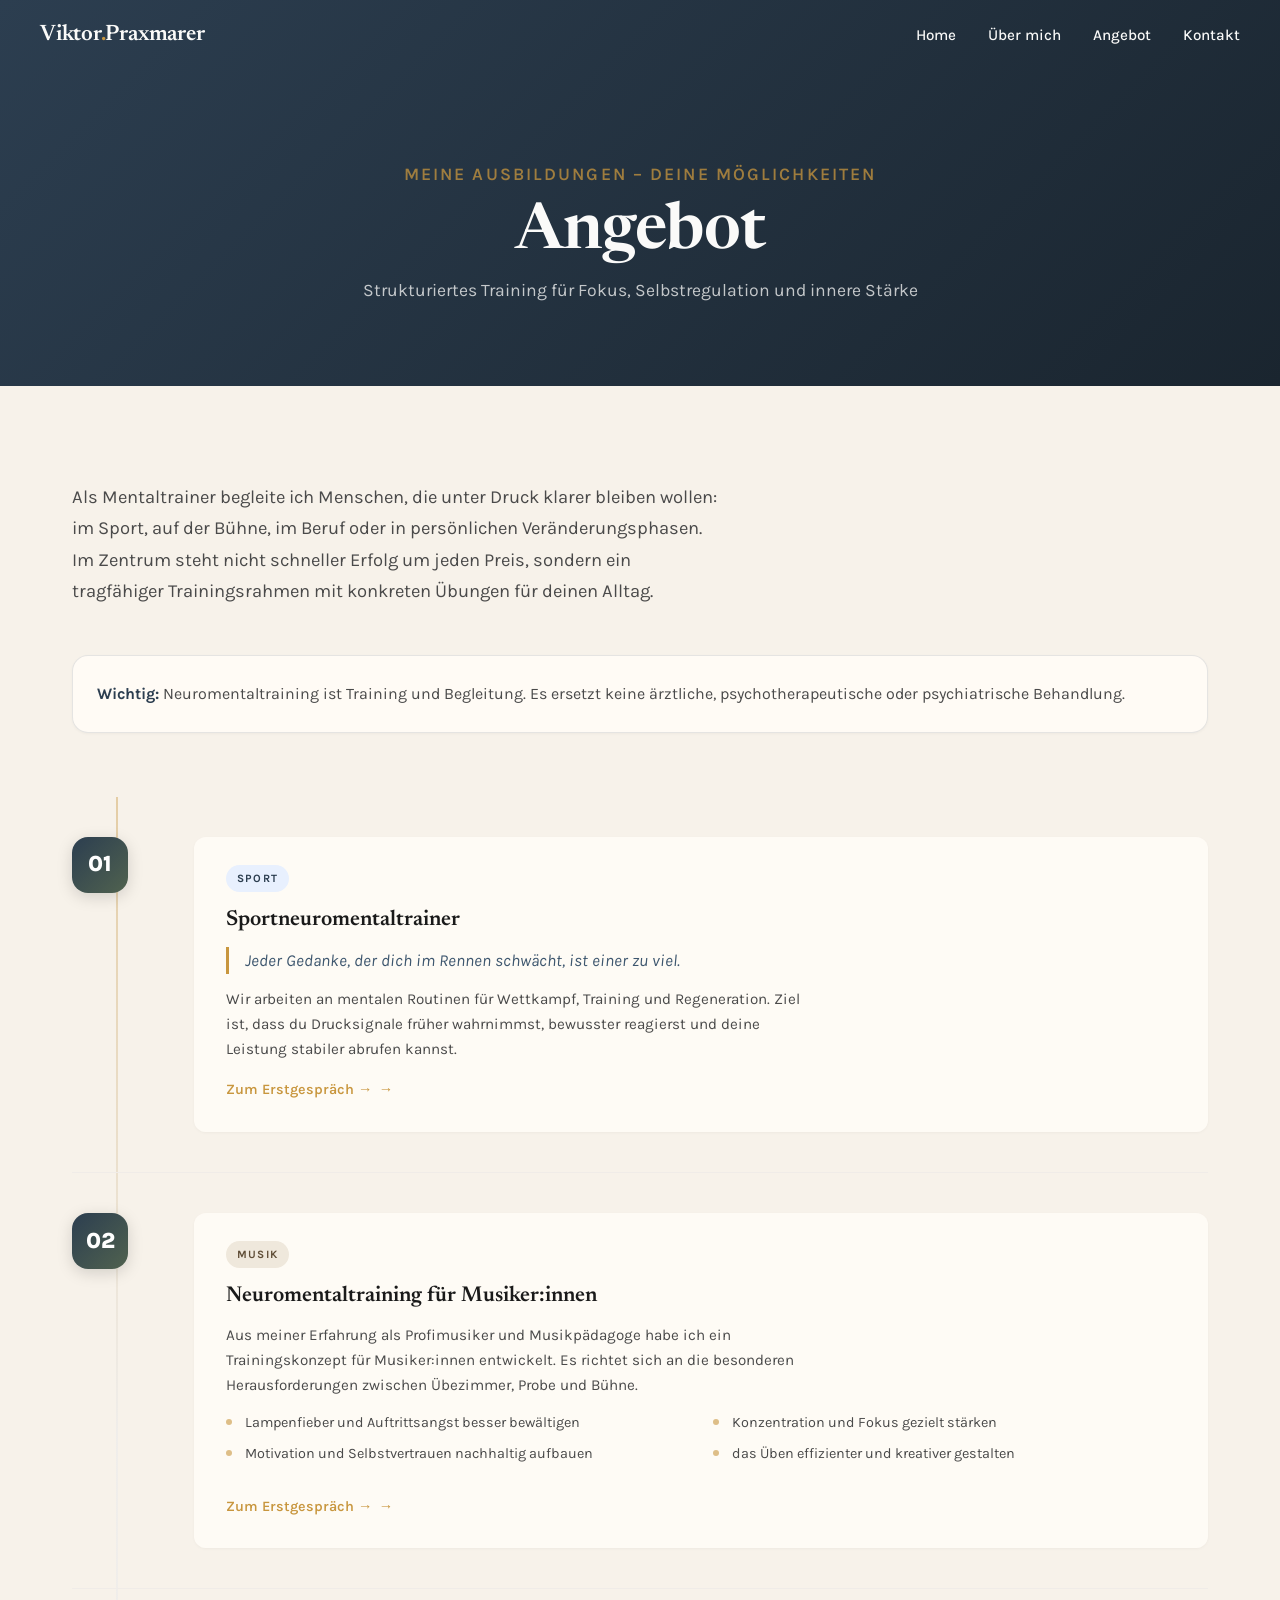
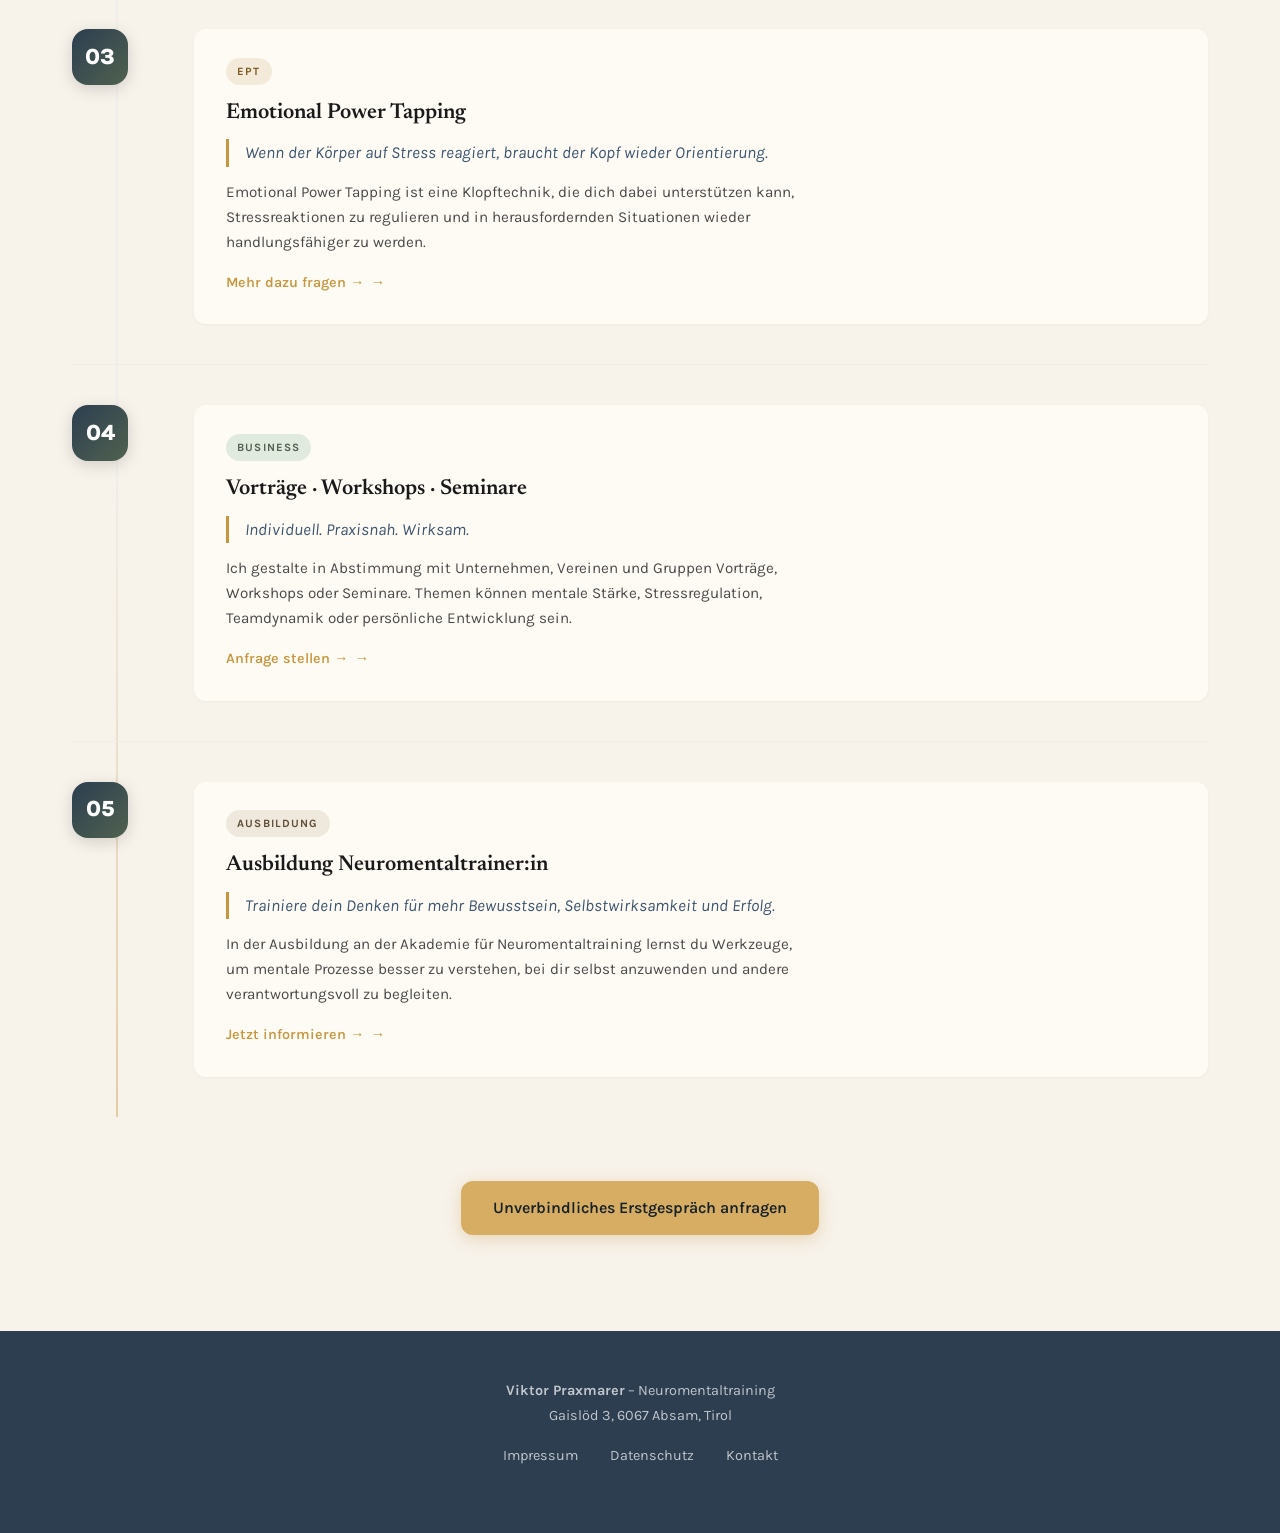
==== commit cc1bb4ad: "feat: refine DACH UX for Viktor site" ====
--- a/angebot.html
+++ b/angebot.html
@@ -28,11 +28,14 @@
 <section class="sub-hero">
   <p class="section-label" style="color:var(--gipfel-gold);">meine Ausbildungen – deine Möglichkeiten</p>
   <h1>Angebot</h1>
-  <p>Mentales Training für Spitzenleistung</p>
+  <p>Strukturiertes Training für Fokus, Selbstregulation und innere Stärke</p>
 </section>
 
 <main class="section">
-  <p class="section-intro reveal">Als Mentaltrainer begleite ich Sportler, Musiker und Unternehmer sowohl im individuellen Einzeltraining als auch in maßgeschneiderten Vorträgen. Im Zentrum steht das Herausarbeiten zielgerichteter Lösungsstrategien. Mit bewährten Methoden und praxisnahen Tools lernst du, herausfordernde Situationen souverän zu meistern und dein volles Potenzial zu entfalten.</p>
+  <p class="section-intro reveal">Als Mentaltrainer begleite ich Menschen, die unter Druck klarer bleiben wollen: im Sport, auf der Bühne, im Beruf oder in persönlichen Veränderungsphasen. Im Zentrum steht nicht schneller Erfolg um jeden Preis, sondern ein tragfähiger Trainingsrahmen mit konkreten Übungen für deinen Alltag.</p>
+  <div class="notice-box reveal">
+    <strong>Wichtig:</strong> Neuromentaltraining ist Training und Begleitung. Es ersetzt keine ärztliche, psychotherapeutische oder psychiatrische Behandlung.
+  </div>
 
   <div class="offer-grid">
 
@@ -45,7 +48,7 @@
         </div>
         <h3>Sportneuromentaltrainer</h3>
         <p class="offer-quote">Jeder Gedanke, der dich im Rennen schwächt, ist einer zu viel.</p>
-        <p>Erkenne deine mentalen Stärken, nutze dein volles Potenzial und erreiche deine persönlichen Ziele durch individuell abgestimmtes neuromentales Training. Profitiere von einem ganzheitlichen Ansatz, der Körper und Geist in Einklang bringt, Blockaden löst und deine Leistung auf das nächste Level hebt.</p>
+        <p>Wir arbeiten an mentalen Routinen für Wettkampf, Training und Regeneration. Ziel ist, dass du Drucksignale früher wahrnimmst, bewusster reagierst und deine Leistung stabiler abrufen kannst.</p>
         <a href="kontakt.html" class="offer-link">Zum Erstgespräch →</a>
       </div>
     </div>
@@ -58,7 +61,7 @@
           <span class="offer-tag music">Musik</span>
         </div>
         <h3>Neuromentaltraining für Musiker:innen</h3>
-        <p>Aus meiner Erfahrung als Profimusiker und Musikpädagoge habe ich ein erfolgreiches Trainingskonzept speziell für Musiker:innen entwickelt. Dieses Training richtet sich an die besonderen Herausforderungen des Musikeralltags – von der Konzertvorbereitung bis zu effektiven Methoden des mentalen Übens.</p>
+        <p>Aus meiner Erfahrung als Profimusiker und Musikpädagoge habe ich ein Trainingskonzept für Musiker:innen entwickelt. Es richtet sich an die besonderen Herausforderungen zwischen Übezimmer, Probe und Bühne.</p>
         <ul class="offer-features">
           <li>Lampenfieber und Auftrittsangst besser bewältigen</li>
           <li>Konzentration und Fokus gezielt stärken</li>
@@ -77,8 +80,9 @@
           <span class="offer-tag ept">EPT</span>
         </div>
         <h3>Emotional Power Tapping</h3>
-        <p class="offer-quote">Befreie dich von alten körperlichen, mentalen und emotionalen (Schutz-)Mauern.</p>
-        <p>Emotional Power Tapping ist eine einfache, aber äußerst wirkungsvolle Klopftechnik, die dich dabei unterstützt, innere Blockaden zu lösen, Stress abzubauen und in herausfordernden Situationen handlungsfähig zu bleiben. Spüre mehr Leichtigkeit, Klarheit und emotionale Freiheit – in deinem Alltag, im Sport oder auf deinem persönlichen Weg.</p>
+        <p class="offer-quote">Wenn der Körper auf Stress reagiert, braucht der Kopf wieder Orientierung.</p>
+        <p>Emotional Power Tapping ist eine Klopftechnik, die dich dabei unterstützen kann, Stressreaktionen zu regulieren und in herausfordernden Situationen wieder handlungsfähiger zu werden.</p>
+        <a href="kontakt.html" class="offer-link">Mehr dazu fragen →</a>
       </div>
     </div>
 
@@ -91,7 +95,7 @@
         </div>
         <h3>Vorträge · Workshops · Seminare</h3>
         <p class="offer-quote">Individuell. Praxisnah. Wirksam.</p>
-        <p>Du suchst Impulse, die wirklich etwas bewegen? Ich gestalte in enger Absprache mit deinem Unternehmen, Verein oder deiner Gruppe maßgeschneiderte Vorträge, Workshops oder Seminare – genau abgestimmt auf eure Ziele, Herausforderungen und Themen. Ob mentale Stärke, Stressbewältigung, Teamdynamik oder persönliche Entwicklung – gemeinsam schaffen wir ein Format, das inspiriert und nachhaltig wirkt.</p>
+        <p>Ich gestalte in Abstimmung mit Unternehmen, Vereinen und Gruppen Vorträge, Workshops oder Seminare. Themen können mentale Stärke, Stressregulation, Teamdynamik oder persönliche Entwicklung sein.</p>
         <a href="kontakt.html" class="offer-link">Anfrage stellen →</a>
       </div>
     </div>
@@ -105,14 +109,14 @@
         </div>
         <h3>Ausbildung Neuromentaltrainer:in</h3>
         <p class="offer-quote">Trainiere dein Denken für mehr Bewusstsein, Selbstwirksamkeit und Erfolg.</p>
-        <p>Werde Gestalter deiner Gedanken und stärke deine mentale Widerstandskraft. Mit der Ausbildung zum zertifizierten Neuromentaltrainer an der Akademie für Neuromentaltraining erlernst du wirkungsvolle Tools, um dich selbst und andere gezielt zu unterstützen – im Sport, Beruf oder Alltag.</p>
+        <p>In der Ausbildung an der Akademie für Neuromentaltraining lernst du Werkzeuge, um mentale Prozesse besser zu verstehen, bei dir selbst anzuwenden und andere verantwortungsvoll zu begleiten.</p>
         <a href="kontakt.html" class="offer-link">Jetzt informieren →</a>
       </div>
     </div>
   </div>
 
   <div style="text-align:center;margin-top:4rem;" class="reveal">
-    <a href="kontakt.html" class="btn btn-primary">Erstgespräch vereinbaren</a>
+    <a href="kontakt.html" class="btn btn-primary">Unverbindliches Erstgespräch anfragen</a>
   </div>
 </main>
 
--- a/assets/css/style.css
+++ b/assets/css/style.css
@@ -459,4 +459,177 @@
   .hero-cta { flex-direction: column; align-items: center; }
   .btn { width: 100%; text-align: center; }
   .hero-content { padding: 1rem; }
-}+}
+
+/* === DACH UX POLISH 2026 === */
+:root {
+  --moos: #50624f;
+  --sand: #e7ddcf;
+  --leinen: #f7f2ea;
+  --tinte: #22313b;
+  --linie: rgba(44, 62, 80, 0.12);
+}
+
+body { background: var(--leinen); }
+
+.hero-bg {
+  background:
+    radial-gradient(circle at 20% 20%, rgba(200,150,62,0.16), transparent 34%),
+    linear-gradient(135deg, #263744 0%, #17232d 62%, #3f4b3d 100%);
+}
+
+.hero-content { max-width: 860px; }
+.hero p { font-size: clamp(1.1rem, 2vw, 1.35rem); color: rgba(255,255,255,0.86); }
+.btn { border-radius: 12px; }
+.btn-primary { background: #d6ad62; color: #16212a; }
+.btn-primary:hover { background: #e1bf7b; }
+
+.trust-strip {
+  max-width: 1120px;
+  margin: -4rem auto 0;
+  position: relative;
+  z-index: 20;
+  display: grid;
+  grid-template-columns: repeat(3, 1fr);
+  gap: 1px;
+  background: var(--linie);
+  border: 1px solid var(--linie);
+  border-radius: 18px;
+  overflow: hidden;
+  box-shadow: 0 24px 60px rgba(31, 43, 52, 0.12);
+}
+.trust-item {
+  background: rgba(255, 252, 247, 0.96);
+  padding: 1.35rem 1.5rem;
+}
+.trust-item strong {
+  display: block;
+  color: var(--berg-blau);
+  font-family: 'Newsreader', Georgia, serif;
+  font-size: 1.2rem;
+  margin-bottom: 0.25rem;
+}
+.trust-item span { color: var(--text-mittel); font-size: 0.95rem; }
+
+.process-grid,
+.faq-grid {
+  display: grid;
+  grid-template-columns: repeat(3, 1fr);
+  gap: 1.25rem;
+  margin-top: 2.25rem;
+}
+.process-card,
+.faq-item,
+.notice-box {
+  background: rgba(255, 252, 247, 0.9);
+  border: 1px solid var(--linie);
+  border-radius: 16px;
+  padding: 1.5rem;
+  box-shadow: 0 1px 3px rgba(0,0,0,0.04);
+}
+.process-card span {
+  display: inline-flex;
+  width: 42px;
+  height: 42px;
+  align-items: center;
+  justify-content: center;
+  border-radius: 12px;
+  background: var(--berg-blau);
+  color: var(--gipfel-gold-hell);
+  font-weight: 800;
+  margin-bottom: 1rem;
+}
+.process-card h3 { margin-bottom: 0.6rem; color: var(--berg-blau); }
+.process-card p,
+.faq-item p { color: var(--text-mittel); }
+
+.notice-box { margin: 0 0 2.5rem; color: var(--text-mittel); }
+.notice-box strong { color: var(--berg-blau); }
+.notice-box.compact { margin-top: 1rem; padding: 1rem 1.2rem; }
+
+.trust-list {
+  display: grid;
+  gap: 0.7rem;
+  margin-top: 1.5rem;
+}
+.trust-list span {
+  padding-left: 1.4rem;
+  position: relative;
+  color: var(--text-mittel);
+}
+.trust-list span::before {
+  content: '';
+  position: absolute;
+  left: 0;
+  top: 0.65em;
+  width: 7px;
+  height: 7px;
+  border-radius: 50%;
+  background: var(--gipfel-gold);
+}
+
+.faq-item summary {
+  cursor: pointer;
+  font-weight: 700;
+  color: var(--berg-blau);
+  list-style: none;
+}
+.faq-item summary::-webkit-details-marker { display: none; }
+.faq-item summary::after {
+  content: '+';
+  float: right;
+  color: var(--gipfel-gold);
+}
+.faq-item[open] summary::after { content: '−'; }
+.faq-item p { margin-top: 0.8rem; }
+
+.contact-form {
+  background: rgba(255,252,247,0.96);
+  padding: 2rem;
+  border-radius: 16px;
+  box-shadow: var(--shadow);
+  border: 1px solid var(--linie);
+}
+.form-group select {
+  width: 100%;
+  padding: 0.85rem 1rem;
+  border: 1px solid #d1d5db;
+  border-radius: var(--radius);
+  font-family: inherit;
+  font-size: 1rem;
+  background: white;
+}
+.form-group select:focus {
+  outline: none;
+  border-color: var(--gipfel-gold);
+  box-shadow: 0 0 0 3px rgba(200,150,62,0.15);
+}
+.form-note {
+  font-size: 0.85rem;
+  color: var(--stein-grau);
+  margin-bottom: 1rem;
+}
+.form-note a { color: var(--berg-blau); font-weight: 700; }
+
+.offer-num.n1,
+.offer-num.n2,
+.offer-num.n3,
+.offer-num.n4,
+.offer-num.n5 { background: linear-gradient(135deg, var(--berg-blau), var(--moos)); }
+.offer-body.n1::before,
+.offer-body.n2::before,
+.offer-body.n3::before,
+.offer-body.n4::before,
+.offer-body.n5::before { background: linear-gradient(to bottom, var(--berg-blau), var(--gipfel-gold)); }
+.offer-tag.music,
+.offer-tag.academy { background: #efe8dc; color: #5f4d36; }
+.offer-tag.ept { background: #f3ead9; color: #7a5a22; }
+.offer-tag.workshop { background: #e1eadf; color: var(--moos); }
+.offer-body, .philosophy-card { background: rgba(255,252,247,0.92); }
+
+@media (max-width: 900px) {
+  .trust-strip,
+  .process-grid,
+  .faq-grid { grid-template-columns: 1fr; }
+  .trust-strip { margin: -2rem 1.5rem 0; }
+}
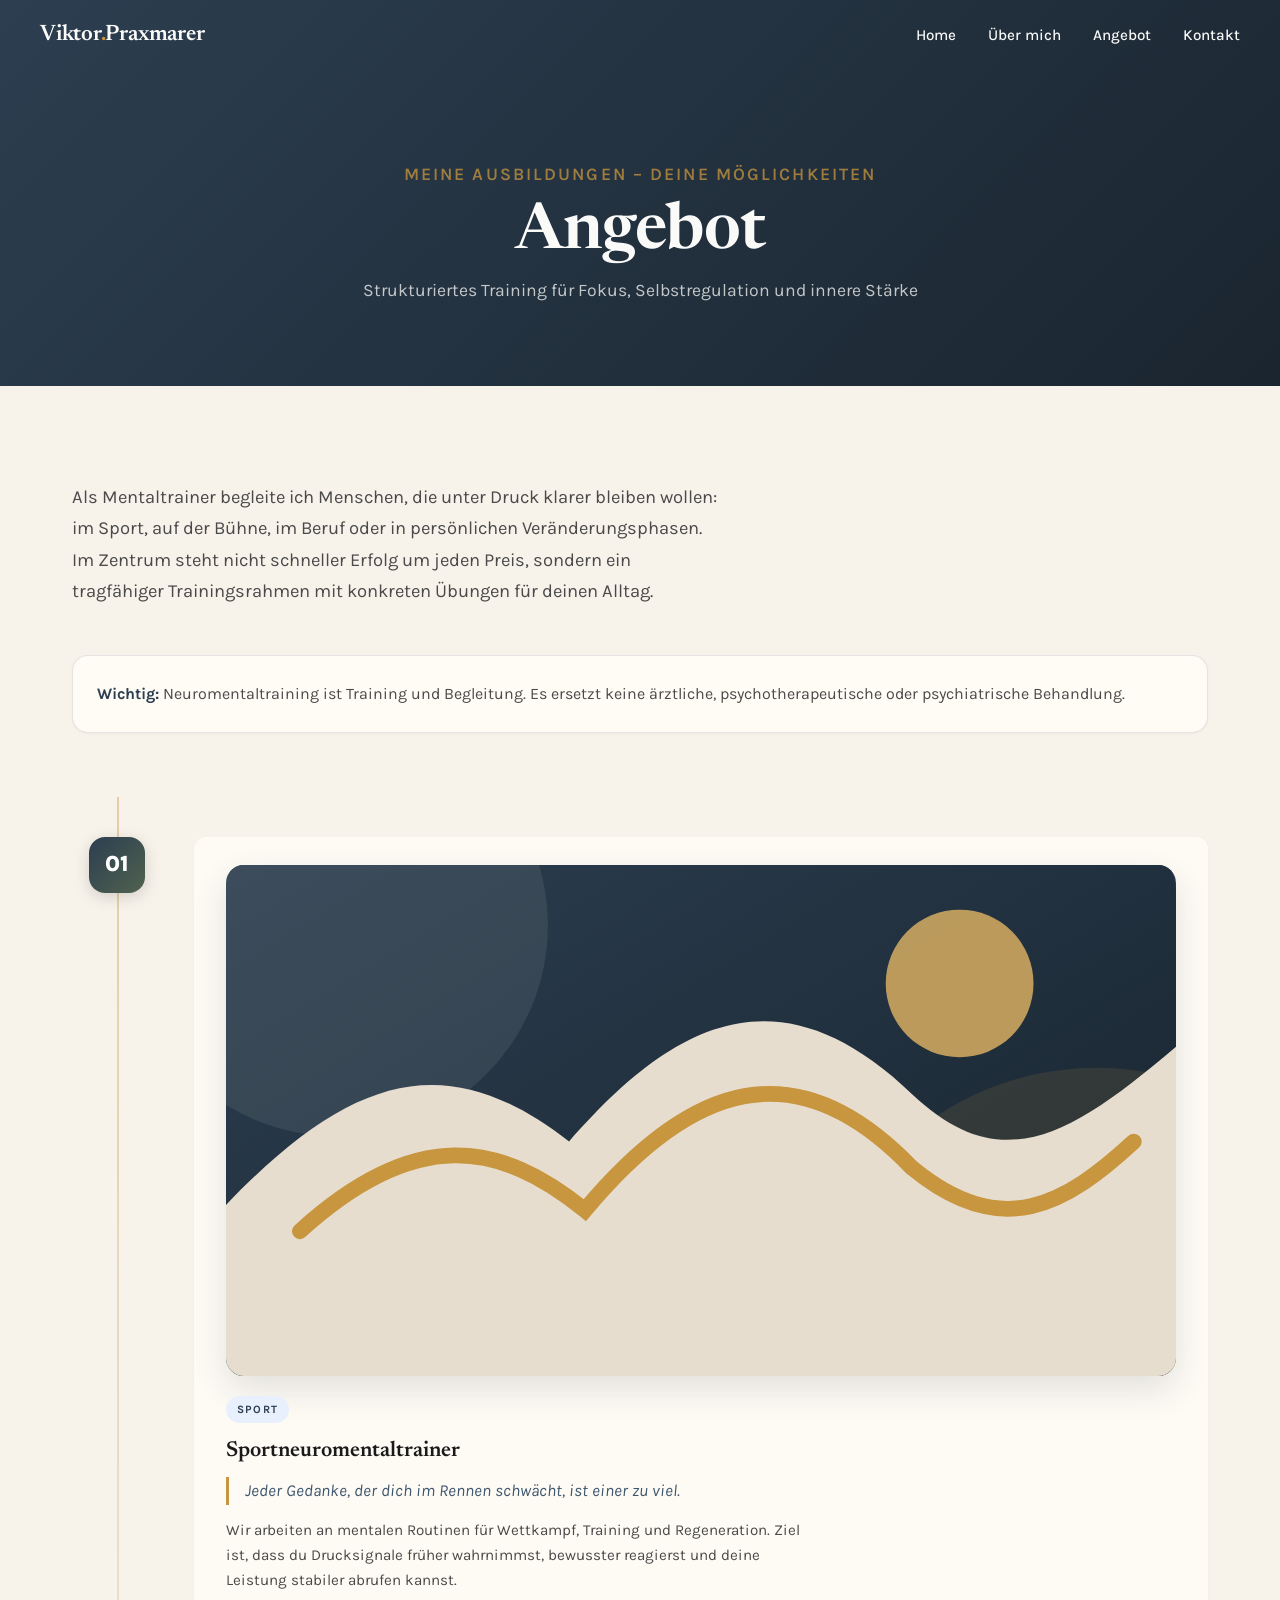
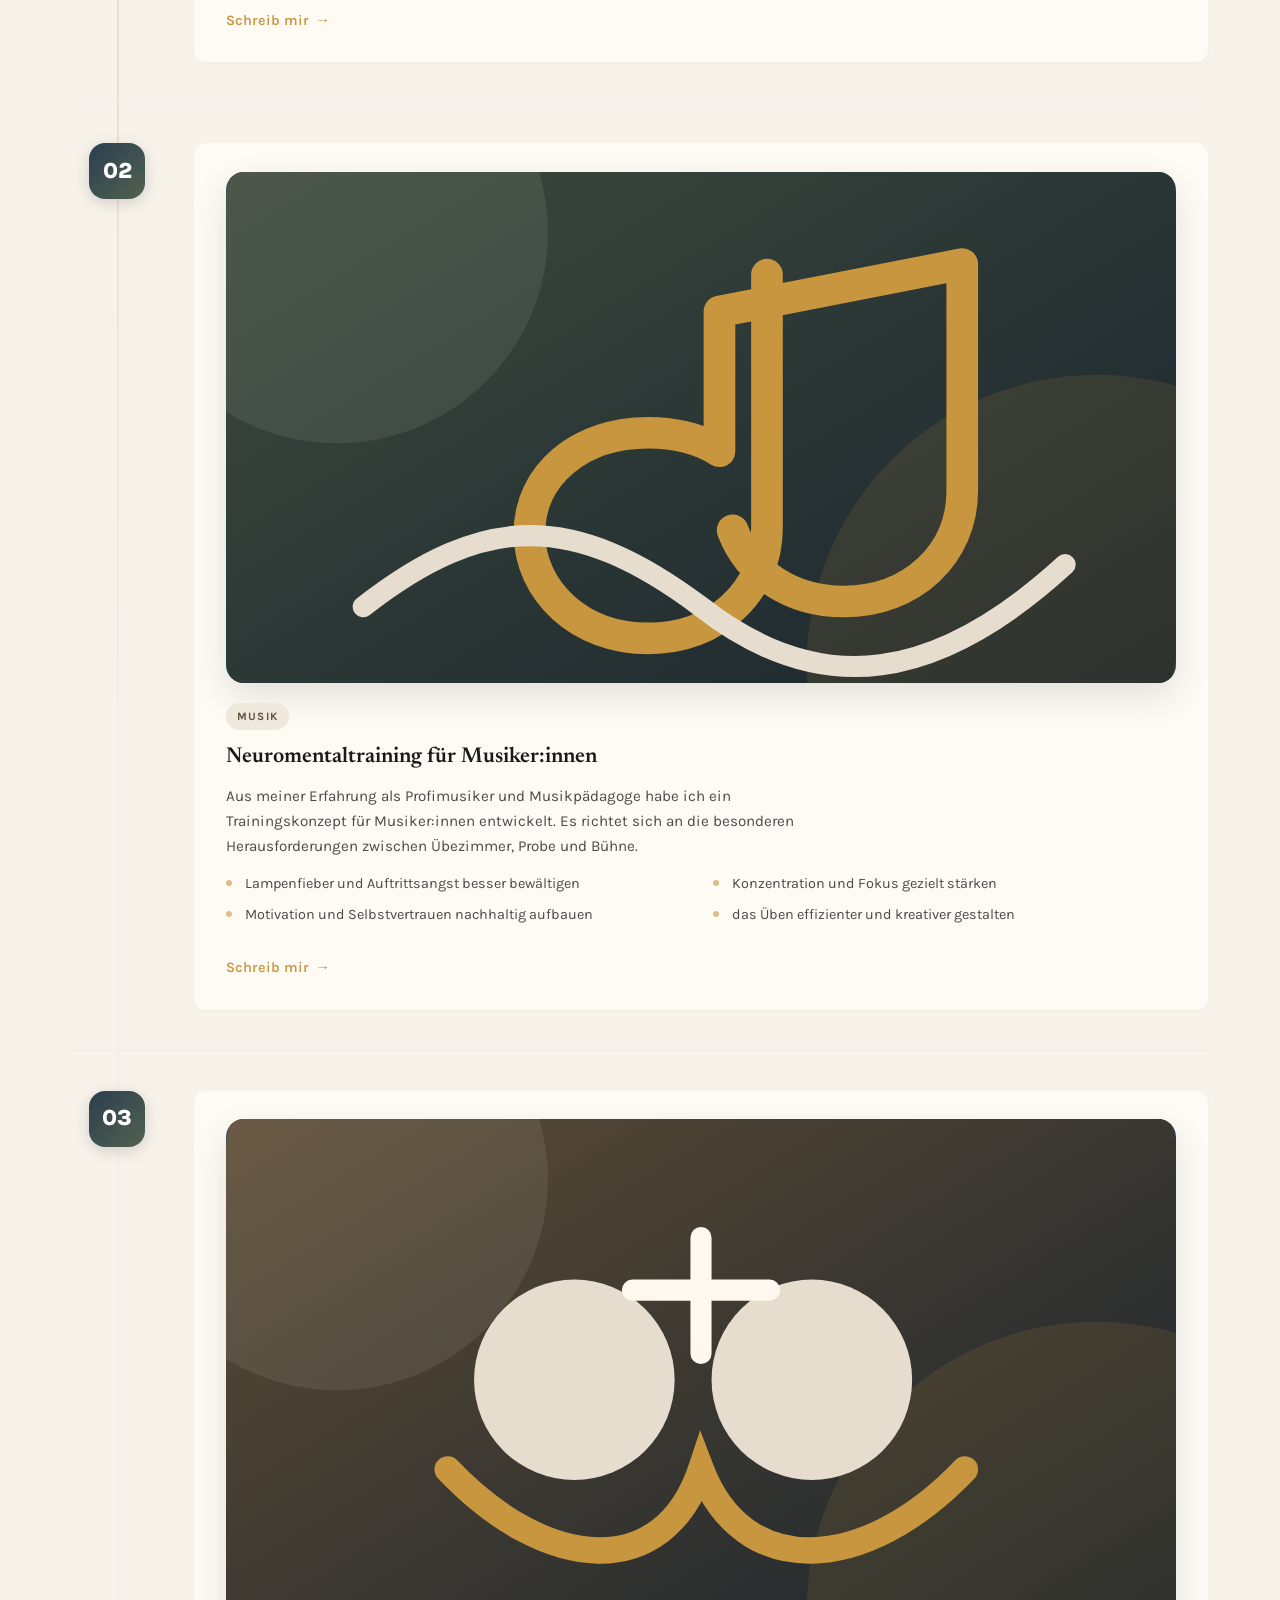
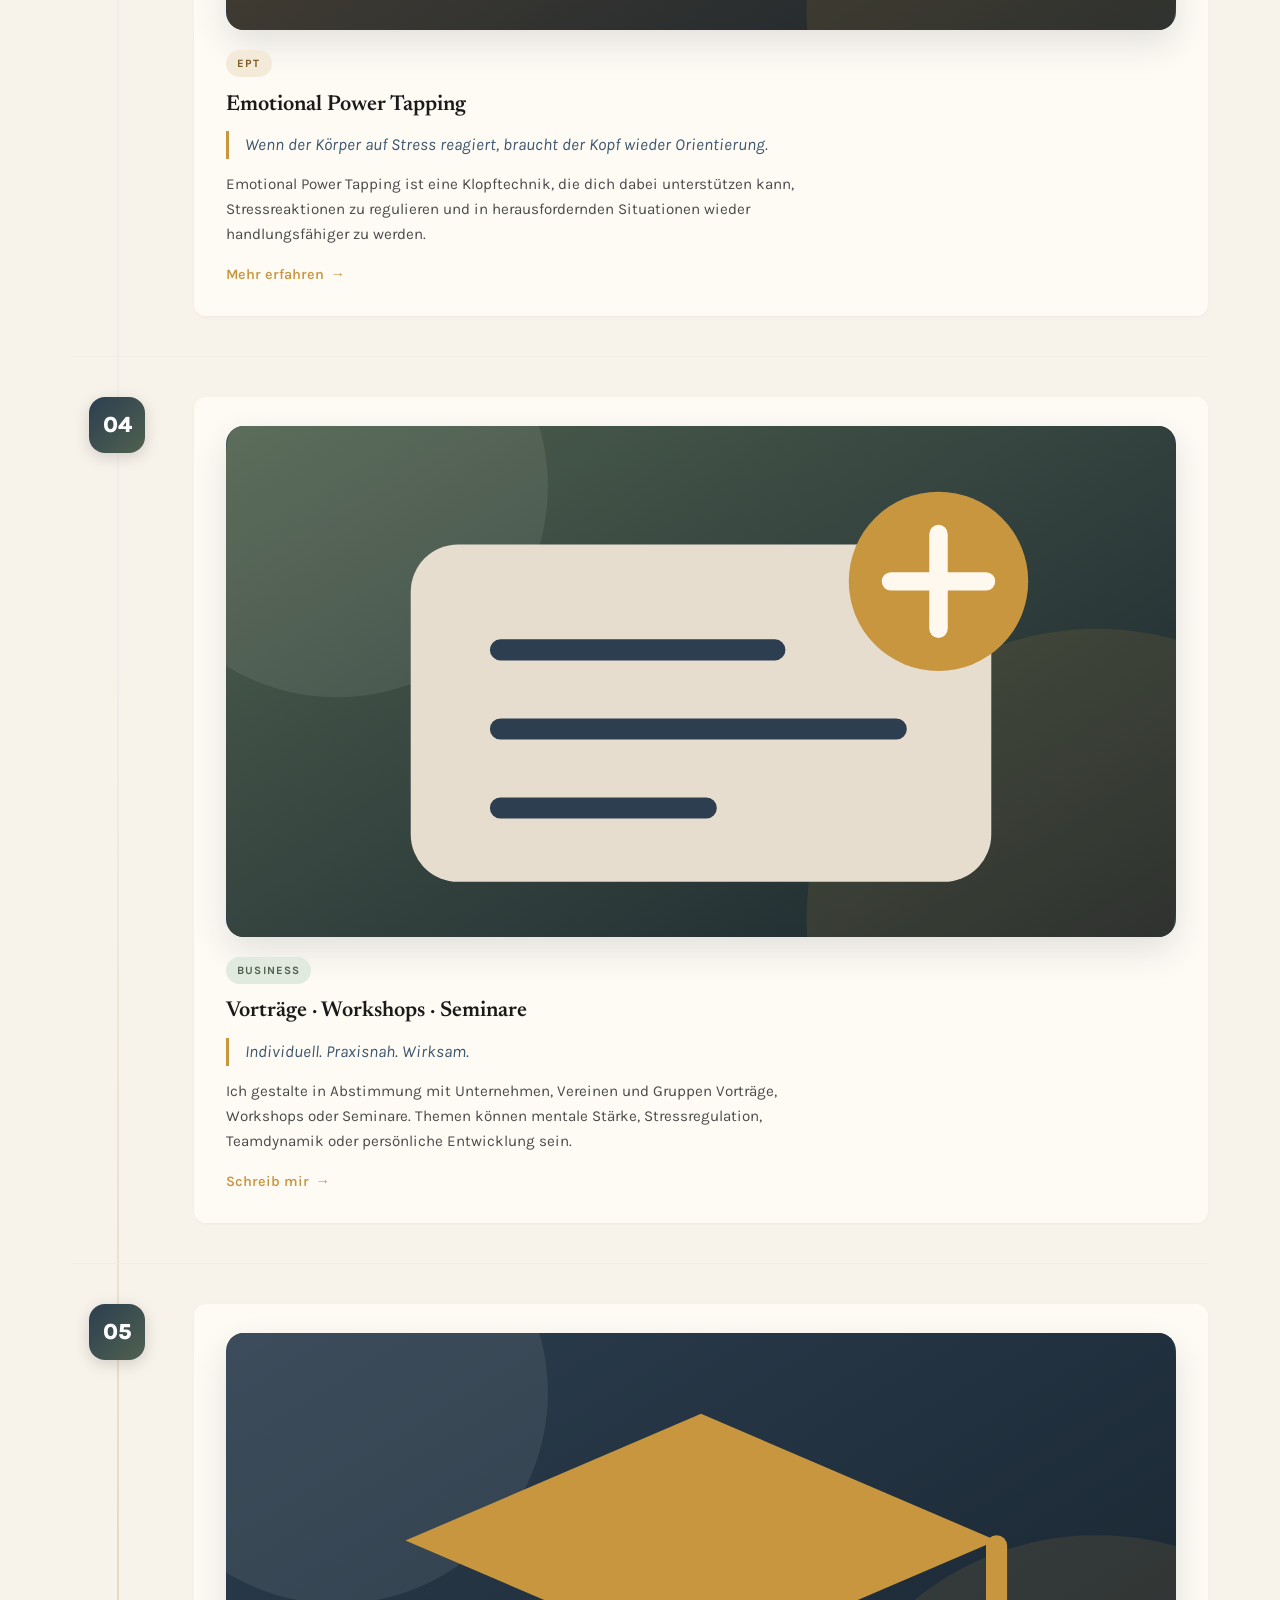
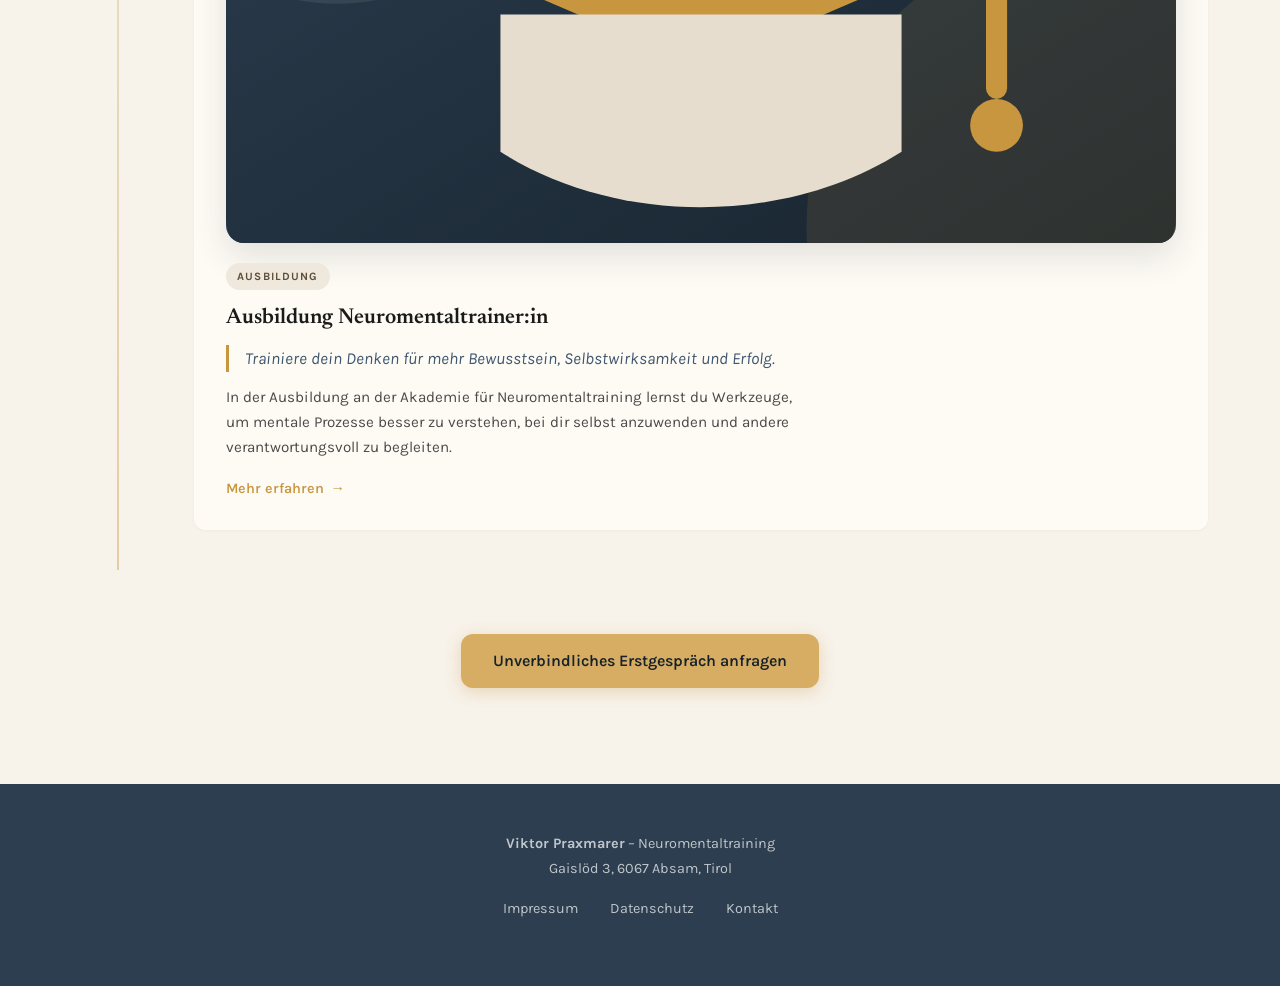
==== commit 90fea849: "fix: polish hero offers process faq and cta" ====
--- a/angebot.html
+++ b/angebot.html
@@ -43,13 +43,14 @@
     <div class="offer-card reveal" id="sport">
       <div class="offer-num n1">01</div>
       <div class="offer-body n1">
+        <figure class="offer-media"><img src="assets/images/offer-sport.svg" alt="Symbolbild Sportneuromentaltraining" loading="lazy"></figure>
         <div class="offer-header">
           <span class="offer-tag sport">Sport</span>
         </div>
         <h3>Sportneuromentaltrainer</h3>
         <p class="offer-quote">Jeder Gedanke, der dich im Rennen schwächt, ist einer zu viel.</p>
         <p>Wir arbeiten an mentalen Routinen für Wettkampf, Training und Regeneration. Ziel ist, dass du Drucksignale früher wahrnimmst, bewusster reagierst und deine Leistung stabiler abrufen kannst.</p>
-        <a href="kontakt.html" class="offer-link">Zum Erstgespräch →</a>
+        <a href="kontakt.html" class="offer-link">Schreib mir</a>
       </div>
     </div>
 
@@ -57,6 +58,7 @@
     <div class="offer-card reveal reveal-delay-1" id="musik">
       <div class="offer-num n2">02</div>
       <div class="offer-body n2">
+        <figure class="offer-media"><img src="assets/images/offer-music.svg" alt="Symbolbild Neuromentaltraining für Musiker:innen" loading="lazy"></figure>
         <div class="offer-header">
           <span class="offer-tag music">Musik</span>
         </div>
@@ -68,7 +70,7 @@
           <li>Motivation und Selbstvertrauen nachhaltig aufbauen</li>
           <li>das Üben effizienter und kreativer gestalten</li>
         </ul>
-        <a href="kontakt.html" class="offer-link">Zum Erstgespräch →</a>
+        <a href="kontakt.html" class="offer-link">Schreib mir</a>
       </div>
     </div>
 
@@ -76,13 +78,14 @@
     <div class="offer-card reveal reveal-delay-2" id="ept">
       <div class="offer-num n3">03</div>
       <div class="offer-body n3">
+        <figure class="offer-media"><img src="assets/images/offer-ept.svg" alt="Symbolbild Emotional Power Tapping" loading="lazy"></figure>
         <div class="offer-header">
           <span class="offer-tag ept">EPT</span>
         </div>
         <h3>Emotional Power Tapping</h3>
         <p class="offer-quote">Wenn der Körper auf Stress reagiert, braucht der Kopf wieder Orientierung.</p>
         <p>Emotional Power Tapping ist eine Klopftechnik, die dich dabei unterstützen kann, Stressreaktionen zu regulieren und in herausfordernden Situationen wieder handlungsfähiger zu werden.</p>
-        <a href="kontakt.html" class="offer-link">Mehr dazu fragen →</a>
+        <a href="kontakt.html" class="offer-link">Mehr erfahren</a>
       </div>
     </div>
 
@@ -90,13 +93,14 @@
     <div class="offer-card reveal" id="workshops">
       <div class="offer-num n4">04</div>
       <div class="offer-body n4">
+        <figure class="offer-media"><img src="assets/images/offer-workshop.svg" alt="Symbolbild Vorträge, Workshops und Seminare" loading="lazy"></figure>
         <div class="offer-header">
           <span class="offer-tag workshop">Business</span>
         </div>
         <h3>Vorträge · Workshops · Seminare</h3>
         <p class="offer-quote">Individuell. Praxisnah. Wirksam.</p>
         <p>Ich gestalte in Abstimmung mit Unternehmen, Vereinen und Gruppen Vorträge, Workshops oder Seminare. Themen können mentale Stärke, Stressregulation, Teamdynamik oder persönliche Entwicklung sein.</p>
-        <a href="kontakt.html" class="offer-link">Anfrage stellen →</a>
+        <a href="kontakt.html" class="offer-link">Schreib mir</a>
       </div>
     </div>
 
@@ -104,13 +108,14 @@
     <div class="offer-card reveal" id="ausbildung">
       <div class="offer-num n5">05</div>
       <div class="offer-body n5">
+        <figure class="offer-media"><img src="assets/images/offer-academy.svg" alt="Symbolbild Ausbildung Neuromentaltrainer:in" loading="lazy"></figure>
         <div class="offer-header">
           <span class="offer-tag academy">Ausbildung</span>
         </div>
         <h3>Ausbildung Neuromentaltrainer:in</h3>
         <p class="offer-quote">Trainiere dein Denken für mehr Bewusstsein, Selbstwirksamkeit und Erfolg.</p>
         <p>In der Ausbildung an der Akademie für Neuromentaltraining lernst du Werkzeuge, um mentale Prozesse besser zu verstehen, bei dir selbst anzuwenden und andere verantwortungsvoll zu begleiten.</p>
-        <a href="kontakt.html" class="offer-link">Jetzt informieren →</a>
+        <a href="kontakt.html" class="offer-link">Mehr erfahren</a>
       </div>
     </div>
   </div>
--- a/assets/css/style.css
+++ b/assets/css/style.css
@@ -633,3 +633,257 @@
   .faq-grid { grid-template-columns: 1fr; }
   .trust-strip { margin: -2rem 1.5rem 0; }
 }
+
+
+/* === Revision: Hero Portrait, Timeline, Process, FAQ, CTA === */
+.hero { justify-content: stretch; }
+.hero-shell {
+  position: relative;
+  z-index: 10;
+  width: min(1180px, calc(100% - 3rem));
+  margin: 0 auto;
+  display: grid;
+  grid-template-columns: minmax(0, 1.02fr) minmax(320px, 0.78fr);
+  align-items: center;
+  gap: clamp(2rem, 5vw, 5rem);
+}
+.hero-shell .hero-content {
+  text-align: left;
+  max-width: 680px;
+  padding: 0;
+}
+.hero-shell .hero-content p { margin-left: 0; }
+.hero-shell .hero-cta { justify-content: flex-start; }
+.hero-portrait {
+  position: relative;
+  min-height: 560px;
+  display: flex;
+  align-items: end;
+  justify-content: center;
+}
+.hero-portrait-glow {
+  position: absolute;
+  width: min(460px, 90%);
+  aspect-ratio: 1;
+  bottom: 5%;
+  border-radius: 50%;
+  background: radial-gradient(circle, rgba(214,173,98,.28), rgba(231,221,207,.12) 45%, transparent 70%);
+  filter: blur(2px);
+}
+.hero-portrait::before {
+  content: '';
+  position: absolute;
+  bottom: 4.5rem;
+  width: 82%;
+  height: 46%;
+  border: 1px solid rgba(255,255,255,.14);
+  border-radius: 42% 58% 48% 52%;
+  background: rgba(255,255,255,.055);
+}
+.hero-portrait img {
+  position: relative;
+  z-index: 2;
+  width: min(440px, 100%);
+  max-height: 620px;
+  object-fit: contain;
+  filter: drop-shadow(0 30px 42px rgba(0,0,0,.32));
+}
+
+.offer-grid::before { left: 45px; }
+.offer-num { justify-self: center; }
+.offer-card:hover { padding-left: 0; }
+.offer-card:hover .offer-num { transform: translateY(-2px) scale(1.06); }
+.offer-body { display: block; }
+.offer-media {
+  margin: 0 0 1.25rem;
+  border-radius: 18px;
+  overflow: hidden;
+  background: var(--berg-blau);
+  box-shadow: 0 14px 34px rgba(31,43,52,.12);
+}
+.offer-media img {
+  display: block;
+  width: 100%;
+  aspect-ratio: 16 / 8.6;
+  object-fit: cover;
+}
+
+.process-flow {
+  position: relative;
+  display: grid;
+  grid-template-columns: repeat(3, 1fr);
+  gap: 1.5rem;
+  margin-top: 3rem;
+}
+.process-line {
+  position: absolute;
+  top: 44px;
+  left: 15%;
+  right: 15%;
+  height: 2px;
+  background: linear-gradient(90deg, rgba(200,150,62,.15), rgba(200,150,62,.85), rgba(200,150,62,.15));
+}
+.process-card {
+  position: relative;
+  overflow: hidden;
+  padding: 2rem;
+  transition: transform .35s cubic-bezier(.4,0,.2,1), box-shadow .35s cubic-bezier(.4,0,.2,1), border-color .35s;
+}
+.process-card:hover {
+  transform: translateY(-6px);
+  box-shadow: 0 18px 42px rgba(31,43,52,.12);
+  border-color: rgba(200,150,62,.34);
+}
+.process-number {
+  position: relative;
+  z-index: 2;
+  display: inline-flex;
+  width: 52px;
+  height: 52px;
+  align-items: center;
+  justify-content: center;
+  border-radius: 16px;
+  background: var(--berg-blau);
+  color: var(--gipfel-gold-hell);
+  font-weight: 800;
+  box-shadow: 0 0 0 8px var(--leinen);
+  margin-bottom: 1.1rem;
+}
+.process-icon {
+  position: absolute;
+  right: 1.3rem;
+  top: 1.1rem;
+  color: rgba(200,150,62,.28);
+  font-size: 3.8rem;
+  line-height: 1;
+  font-family: Georgia, serif;
+}
+.process-card h3 { margin-bottom: .6rem; }
+
+.btn-secondary {
+  background: transparent;
+  color: var(--berg-blau);
+  border: 1px solid rgba(44,62,80,.24);
+  box-shadow: none;
+}
+.btn-secondary:hover {
+  background: var(--berg-blau);
+  color: var(--schnee-weiss);
+  border-color: var(--berg-blau);
+  transform: translateY(-2px);
+  box-shadow: 0 14px 28px rgba(44,62,80,.18);
+}
+.btn-about { margin-top: 1.5rem; }
+
+.faq-section { max-width: 940px; }
+.faq-accordion {
+  display: grid;
+  gap: .9rem;
+  margin-top: 2rem;
+}
+.faq-item {
+  overflow: hidden;
+  padding: 0;
+  transition: border-color .3s, box-shadow .3s, background .3s;
+}
+.faq-item.is-open {
+  border-color: rgba(200,150,62,.42);
+  box-shadow: 0 18px 42px rgba(31,43,52,.10);
+}
+.faq-question {
+  width: 100%;
+  display: flex;
+  align-items: center;
+  justify-content: space-between;
+  gap: 1rem;
+  padding: 1.25rem 1.4rem;
+  border: 0;
+  background: transparent;
+  color: var(--berg-blau);
+  font: 700 1.06rem 'Karla', sans-serif;
+  text-align: left;
+  cursor: pointer;
+}
+.faq-plus {
+  width: 28px;
+  height: 28px;
+  border-radius: 50%;
+  background: rgba(200,150,62,.14);
+  position: relative;
+  flex: 0 0 auto;
+  transition: transform .3s, background .3s;
+}
+.faq-plus::before,
+.faq-plus::after {
+  content: '';
+  position: absolute;
+  inset: 13px 8px auto;
+  height: 2px;
+  background: var(--gipfel-gold);
+  border-radius: 2px;
+}
+.faq-plus::after { transform: rotate(90deg); }
+.faq-item.is-open .faq-plus { transform: rotate(45deg); background: rgba(200,150,62,.22); }
+.faq-answer {
+  display: grid;
+  grid-template-rows: 0fr;
+  transition: grid-template-rows .38s cubic-bezier(.4,0,.2,1), opacity .28s;
+  opacity: 0;
+}
+.faq-item.is-open .faq-answer { grid-template-rows: 1fr; opacity: 1; }
+.faq-answer p {
+  overflow: hidden;
+  padding: 0 1.4rem 1.25rem;
+  color: var(--text-mittel);
+}
+
+.cta-banner {
+  padding: 6rem 1.5rem;
+  background:
+    radial-gradient(circle at 20% 15%, rgba(214,173,98,.22), transparent 32%),
+    linear-gradient(135deg, #22313b, #17232d 62%, #3f4b3d);
+}
+.cta-card {
+  max-width: 860px;
+  margin: 0 auto;
+  padding: clamp(2rem, 5vw, 4rem);
+  border: 1px solid rgba(255,255,255,.16);
+  border-radius: 28px;
+  background: rgba(255,255,255,.07);
+  box-shadow: 0 24px 70px rgba(0,0,0,.24);
+  color: var(--schnee-weiss);
+}
+.cta-kicker {
+  display: inline-flex;
+  color: var(--gipfel-gold-hell) !important;
+  font-weight: 800;
+  text-transform: uppercase;
+  letter-spacing: .12em;
+  font-size: .82rem;
+  margin-bottom: .9rem !important;
+}
+.cta-card h2 { color: var(--schnee-weiss); font-size: clamp(2rem, 4vw, 3.35rem); }
+.cta-card p { color: rgba(255,255,255,.82); font-size: 1.12rem; }
+.cta-actions {
+  display: flex;
+  align-items: center;
+  gap: 1.25rem;
+  flex-wrap: wrap;
+  margin-top: 2rem;
+}
+.cta-actions span { color: rgba(255,255,255,.72); font-size: .95rem; }
+
+@media (max-width: 900px) {
+  .hero { height: auto; min-height: 100vh; padding: 8rem 0 4rem; }
+  .hero-shell { grid-template-columns: 1fr; text-align: left; }
+  .hero-portrait { min-height: 360px; order: 2; }
+  .hero-portrait img { width: min(360px, 86%); }
+  .process-flow { grid-template-columns: 1fr; }
+  .process-line { left: 26px; right: auto; top: 0; bottom: 0; width: 2px; height: auto; background: linear-gradient(180deg, rgba(200,150,62,.15), rgba(200,150,62,.75), rgba(200,150,62,.15)); }
+  .process-card { margin-left: 1.5rem; }
+}
+@media (max-width: 768px) {
+  .offer-grid::before { left: 28px; }
+  .offer-num { justify-self: center; }
+  .offer-card { align-items: start; }
+}
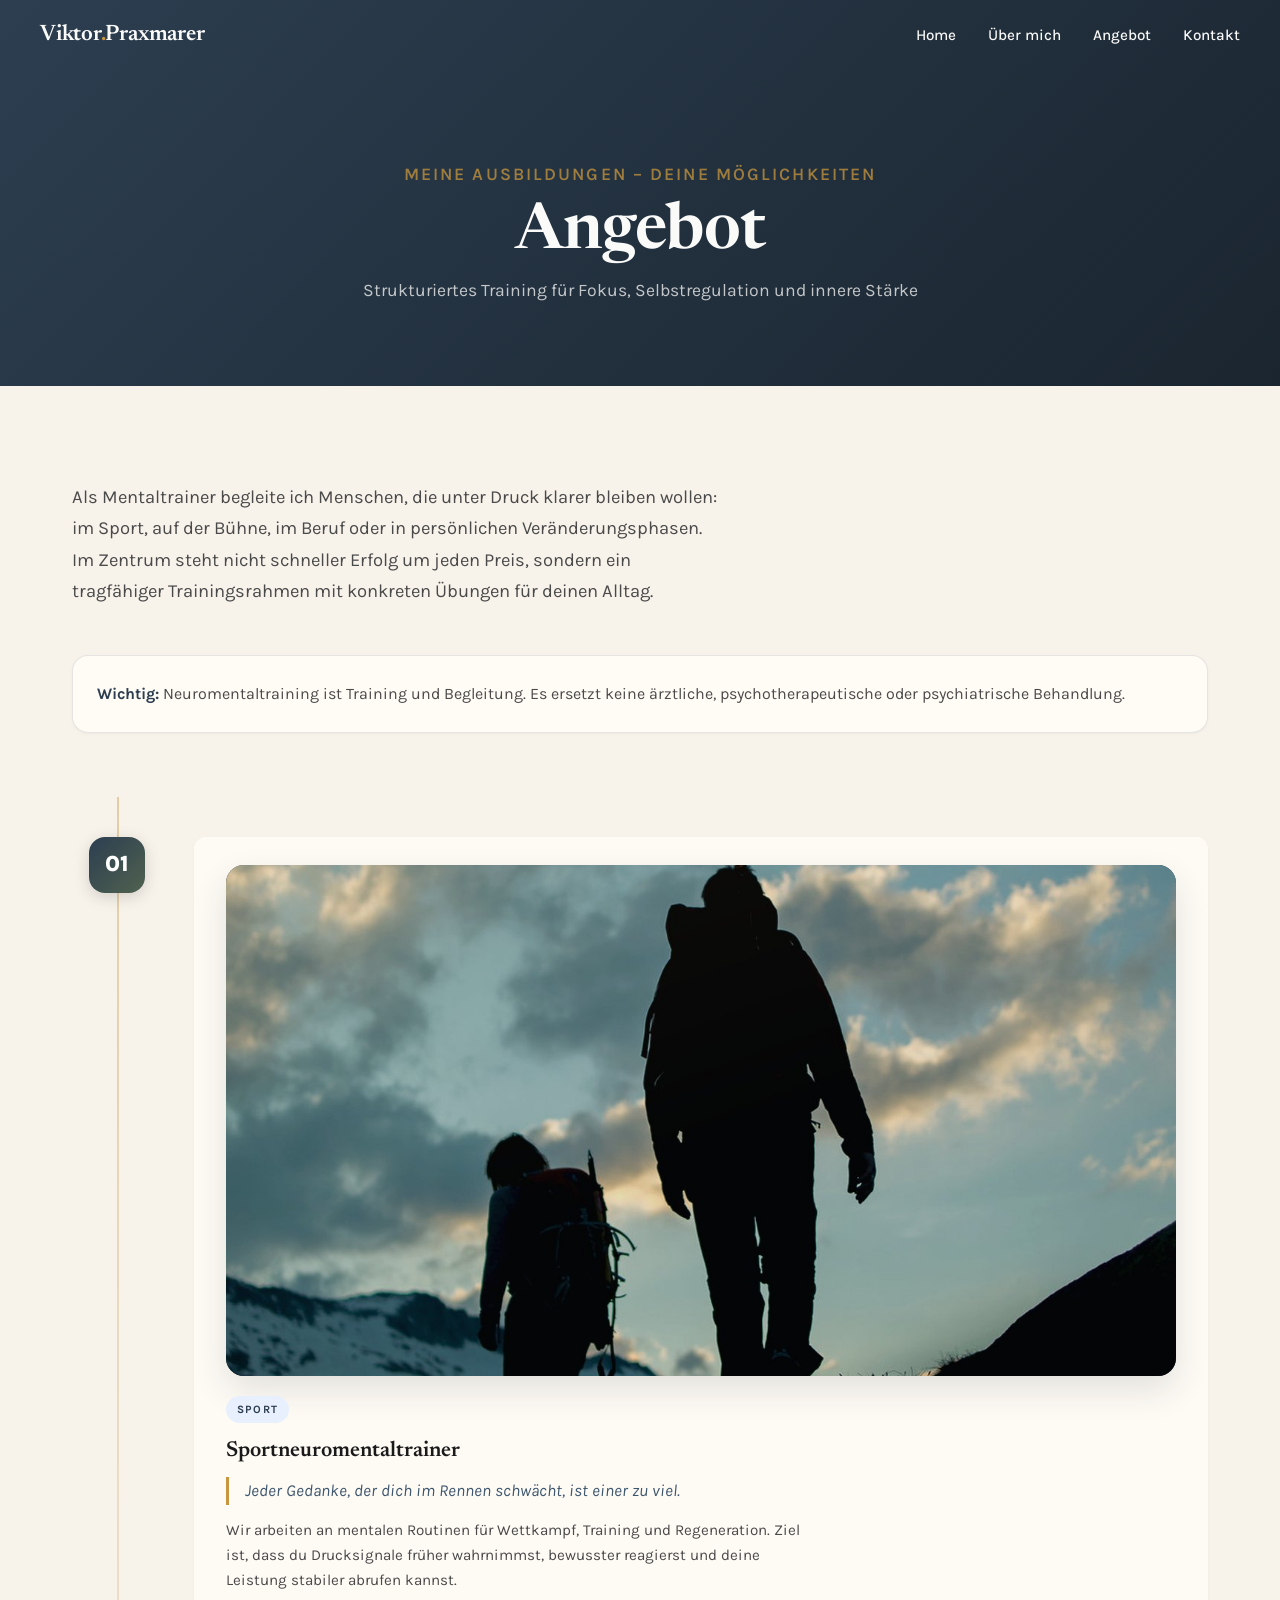
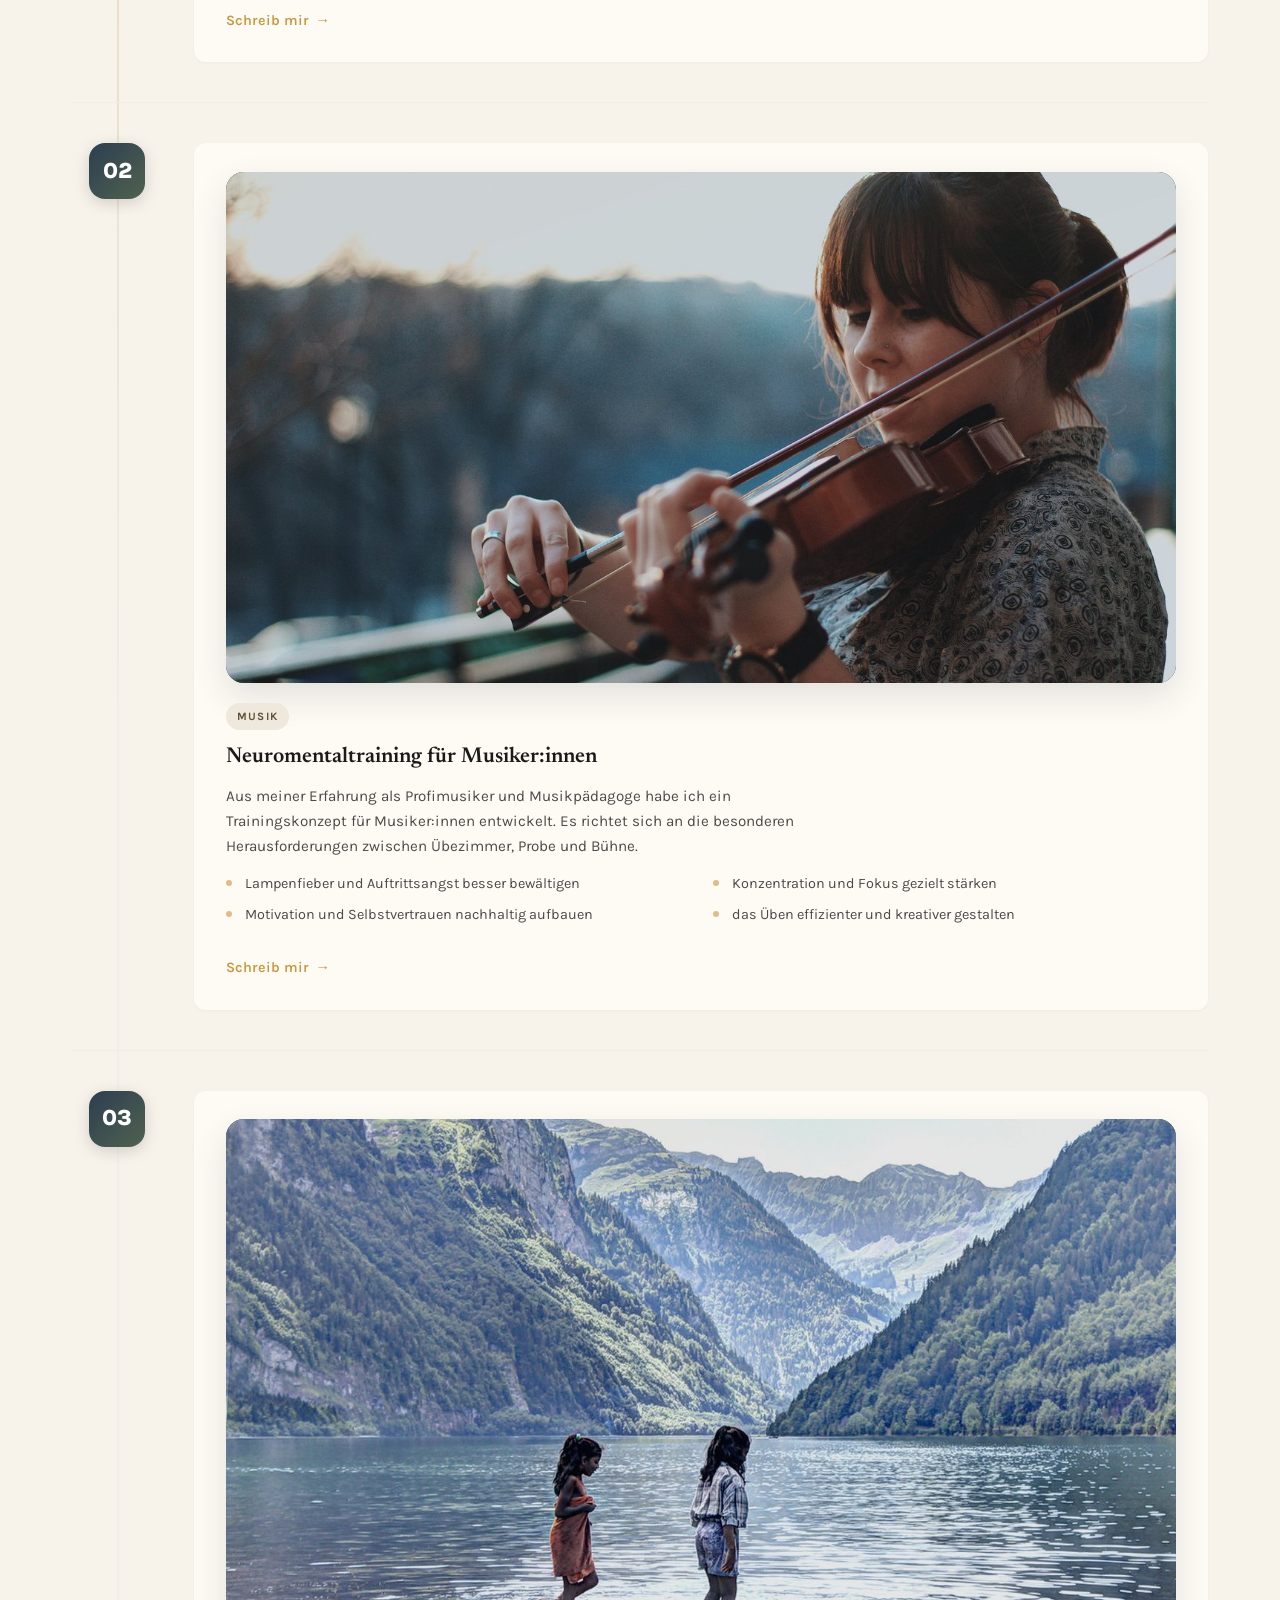
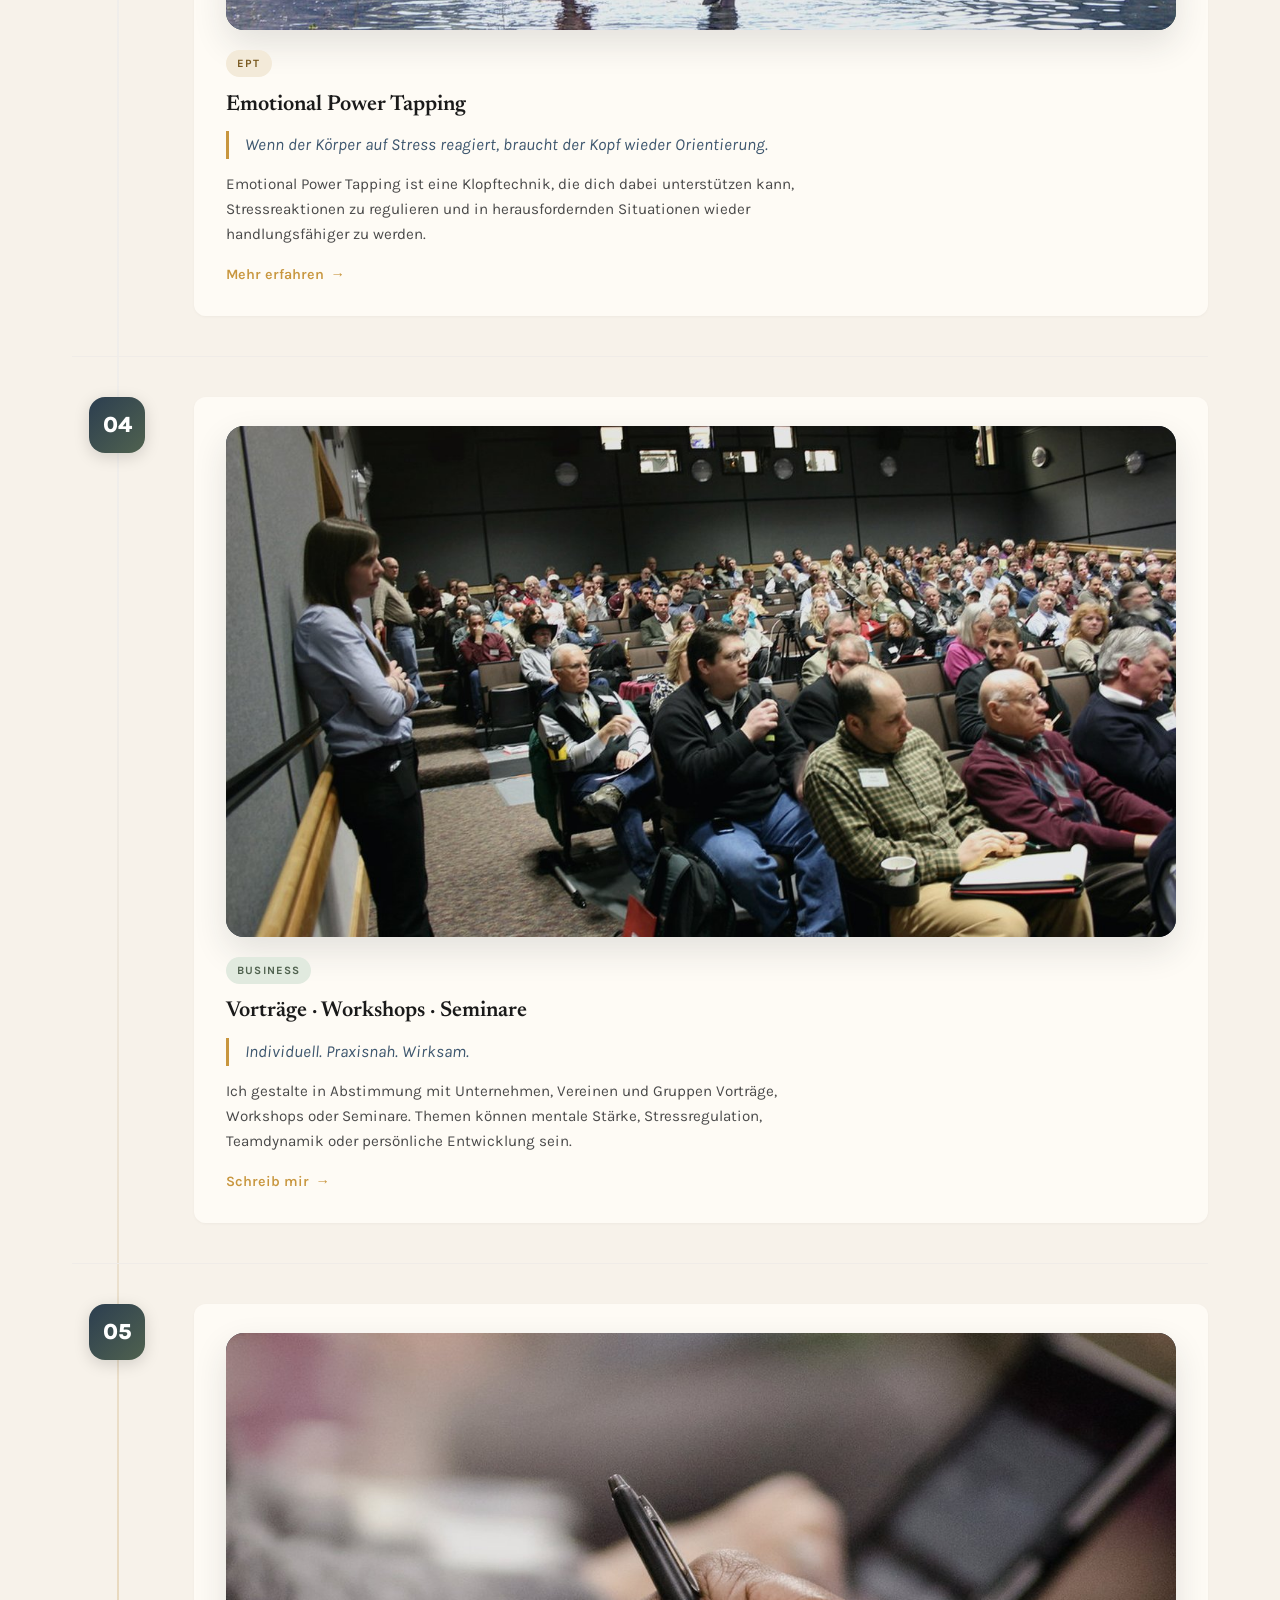
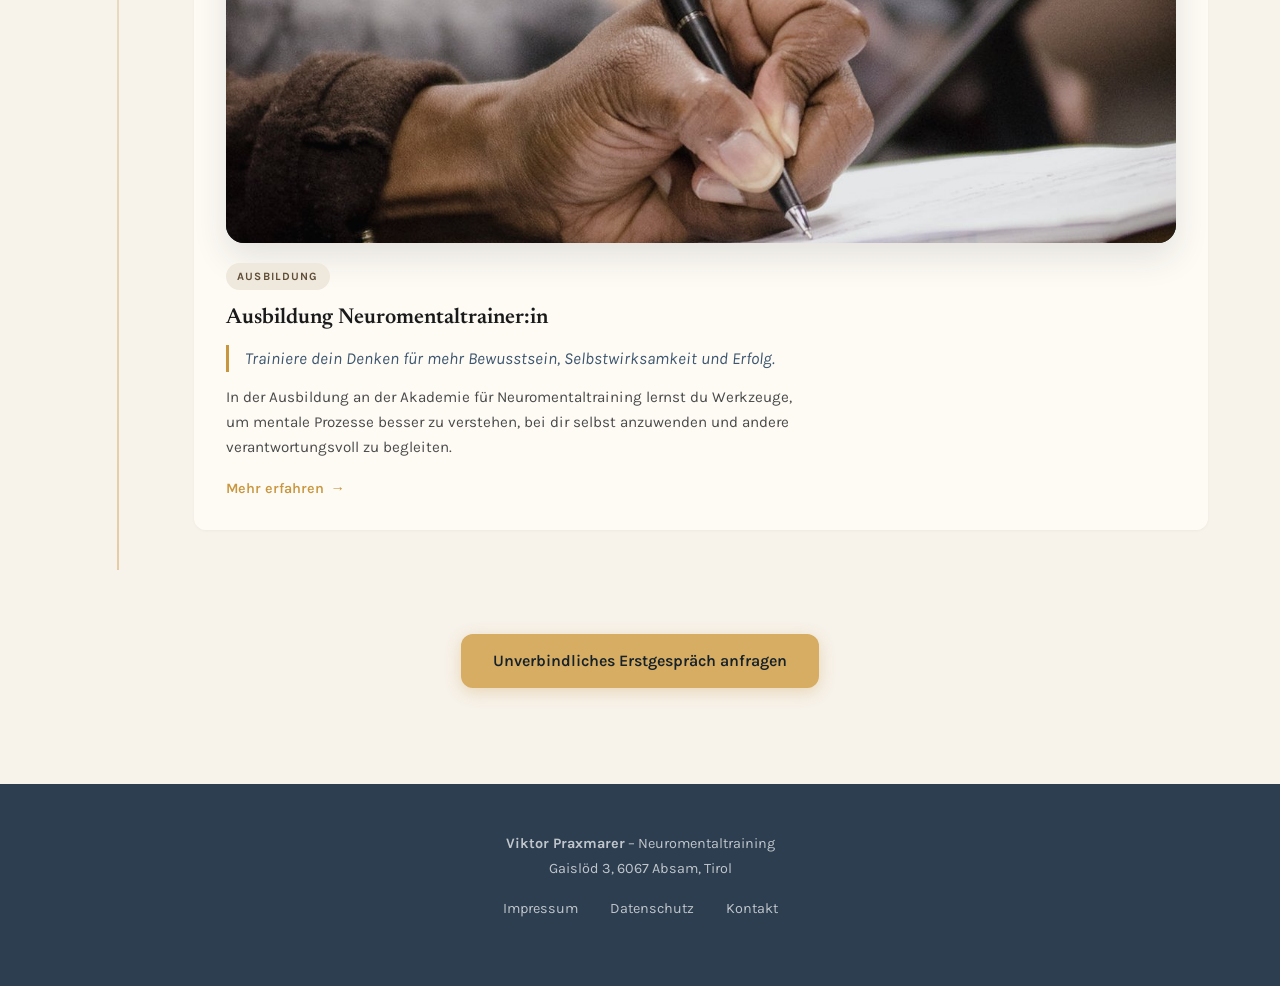
==== commit f7f5f038: "fix: replace offer illustrations with open photos" ====
--- a/angebot.html
+++ b/angebot.html
@@ -43,7 +43,7 @@
     <div class="offer-card reveal" id="sport">
       <div class="offer-num n1">01</div>
       <div class="offer-body n1">
-        <figure class="offer-media"><img src="assets/images/offer-sport.svg" alt="Symbolbild Sportneuromentaltraining" loading="lazy"></figure>
+        <figure class="offer-media"><img src="assets/images/offer-sport.jpg" alt="Symbolbild Sportneuromentaltraining" loading="lazy"></figure>
         <div class="offer-header">
           <span class="offer-tag sport">Sport</span>
         </div>
@@ -58,7 +58,7 @@
     <div class="offer-card reveal reveal-delay-1" id="musik">
       <div class="offer-num n2">02</div>
       <div class="offer-body n2">
-        <figure class="offer-media"><img src="assets/images/offer-music.svg" alt="Symbolbild Neuromentaltraining für Musiker:innen" loading="lazy"></figure>
+        <figure class="offer-media"><img src="assets/images/offer-music.jpg" alt="Symbolbild Neuromentaltraining für Musiker:innen" loading="lazy"></figure>
         <div class="offer-header">
           <span class="offer-tag music">Musik</span>
         </div>
@@ -78,7 +78,7 @@
     <div class="offer-card reveal reveal-delay-2" id="ept">
       <div class="offer-num n3">03</div>
       <div class="offer-body n3">
-        <figure class="offer-media"><img src="assets/images/offer-ept.svg" alt="Symbolbild Emotional Power Tapping" loading="lazy"></figure>
+        <figure class="offer-media"><img src="assets/images/offer-ept.jpg" alt="Symbolbild Stressregulation und Emotional Power Tapping" loading="lazy"></figure>
         <div class="offer-header">
           <span class="offer-tag ept">EPT</span>
         </div>
@@ -93,7 +93,7 @@
     <div class="offer-card reveal" id="workshops">
       <div class="offer-num n4">04</div>
       <div class="offer-body n4">
-        <figure class="offer-media"><img src="assets/images/offer-workshop.svg" alt="Symbolbild Vorträge, Workshops und Seminare" loading="lazy"></figure>
+        <figure class="offer-media"><img src="assets/images/offer-workshop.jpg" alt="Symbolbild Vorträge, Workshops und Seminare" loading="lazy"></figure>
         <div class="offer-header">
           <span class="offer-tag workshop">Business</span>
         </div>
@@ -108,7 +108,7 @@
     <div class="offer-card reveal" id="ausbildung">
       <div class="offer-num n5">05</div>
       <div class="offer-body n5">
-        <figure class="offer-media"><img src="assets/images/offer-academy.svg" alt="Symbolbild Ausbildung Neuromentaltrainer:in" loading="lazy"></figure>
+        <figure class="offer-media"><img src="assets/images/offer-academy.jpg" alt="Symbolbild Ausbildung und Lernen" loading="lazy"></figure>
         <div class="offer-header">
           <span class="offer-tag academy">Ausbildung</span>
         </div>
